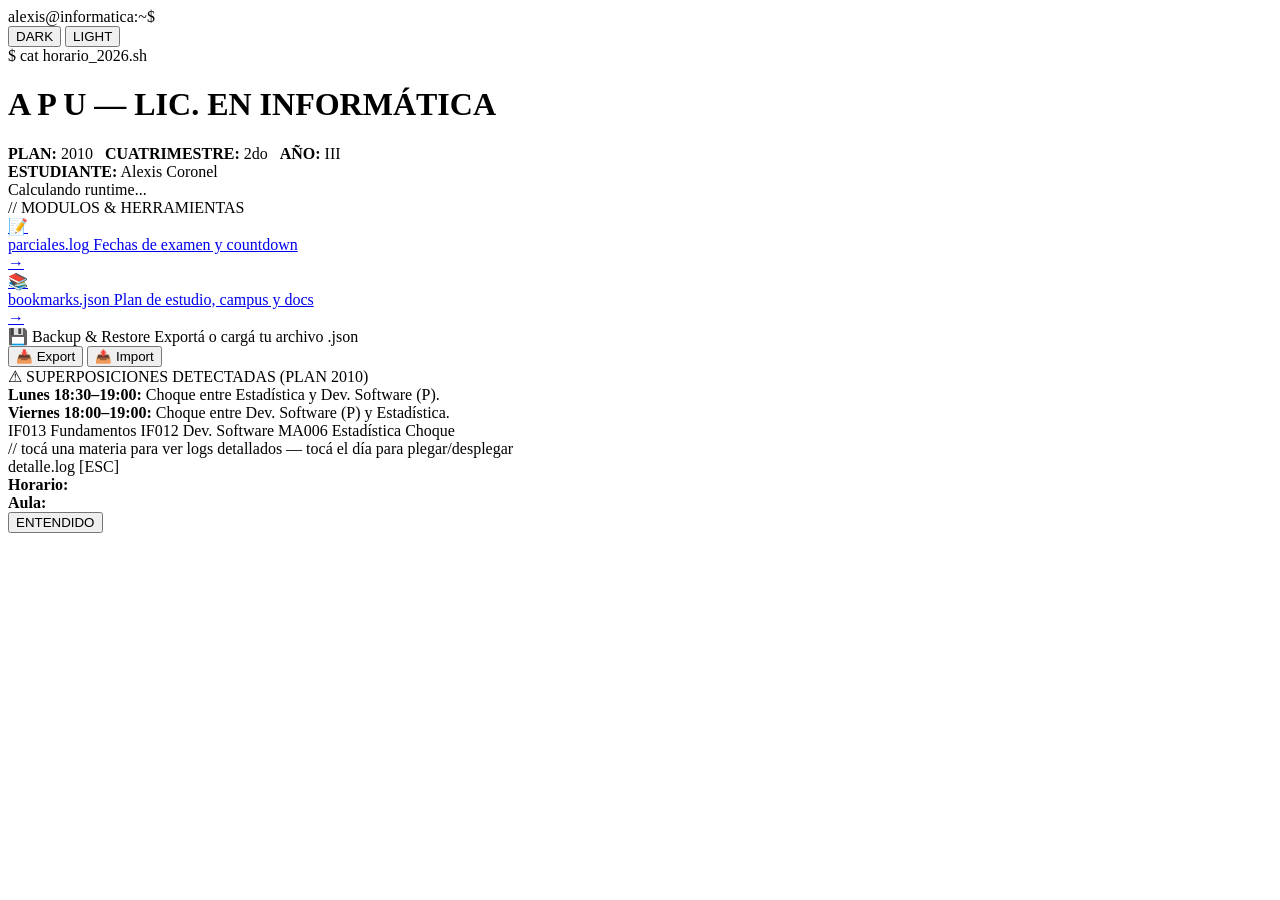
==== index.html @ dac73d0d "Add files via upload" ====
<!DOCTYPE html>
<html lang="es" data-theme="dark">
<head>
  <meta charset="UTF-8">
  <meta name="viewport" content="width=device-width, initial-scale=1.0, maximum-scale=1.0, viewport-fit=cover">
  <title>~/horario_apu.sh</title>
  <link rel="stylesheet" href="css/style.css">
  <script src="js/app.js" defer></script>
</head>
<body>

  <div class="wrap">
    <!-- Terminal Header -->
    <header class="term">
      <div class="term-bar">
        <div class="term-dots"><span class="dot r"></span><span class="dot y"></span><span class="dot g"></span></div>
        <div class="term-title">alexis@informatica:~$</div>
        <div class="toggle" id="themeToggle">
          <button id="btnDark" class="active" data-mode="dark">DARK</button>
          <button id="btnLight" data-mode="light">LIGHT</button>
        </div>
      </div>
      <div class="term-body">
        <div><span class="prompt">$</span> cat horario_2026.sh<span class="cursor"></span></div>
        <h1>A P U — LIC. EN INFORMÁTICA</h1>
        <div class="meta">
          <div><b>PLAN:</b> 2010 &nbsp; <b>CUATRIMESTRE:</b> 2do &nbsp; <b>AÑO:</b> III</div>
          <div><b>ESTUDIANTE:</b> Alexis Coronel</div>
        </div>
      </div>
    </header>

    <!-- Widget Estado en Vivo -->
    <section class="live-card" id="liveCard">
      <div class="live-dot" id="liveDot"></div>
      <div class="live-text" id="liveContent">Calculando runtime...</div>
    </section>

    <!-- Hub de Secciones y Herramientas -->
    <section class="menu-hub">
      <div class="menu-hub-title">// MODULOS & HERRAMIENTAS</div>
      
      <div class="menu-grid">
        <a href="parciales.html" class="menu-card menu-parciales">
          <div class="menu-icon">📝</div>
          <div class="menu-info">
            <span class="menu-name">parciales.log</span>
            <span class="menu-desc">Fechas de examen y countdown</span>
          </div>
          <span class="menu-arrow">→</span>
        </a>

        <a href="recursos.html" class="menu-card menu-recursos">
          <div class="menu-icon">📚</div>
          <div class="menu-info">
            <span class="menu-name">bookmarks.json</span>
            <span class="menu-desc">Plan de estudio, campus y docs</span>
          </div>
          <span class="menu-arrow">→</span>
        </a>
      </div>

      <!-- Respaldo integrado -->
      <div class="backup-box">
        <div class="backup-info">
          <span class="backup-title">💾 Backup & Restore</span>
          <span class="backup-desc">Exportá o cargá tu archivo .json</span>
        </div>
        <div class="backup-actions">
          <button class="btn-backup" id="btnExportBackup" type="button">📥 Export</button>
          <input type="file" id="backupFileInput" accept=".json" style="display:none">
          <button class="btn-backup" id="btnImportBackup" type="button">📤 Import</button>
        </div>
      </div>
    </section>

    <!-- Alerta de superposiciones -->
    <div class="alert">
      <div class="alert-title">⚠ SUPERPOSICIONES DETECTADAS (PLAN 2010)</div>
      <div class="alert-item"><b>Lunes 18:30–19:00:</b> Choque entre Estadística y Dev. Software (P).</div>
      <div class="alert-item"><b>Viernes 18:00–19:00:</b> Choque entre Dev. Software (P) y Estadística.</div>
    </div>

    <!-- Leyenda de Materias -->
    <div class="legend">
      <span><i class="sw" style="background:var(--cyan)"></i> IF013 Fundamentos</span>
      <span><i class="sw" style="background:var(--purple)"></i> IF012 Dev. Software</span>
      <span><i class="sw" style="background:var(--green)"></i> MA006 Estadística</span>
      <span><i class="sw" style="background:var(--danger)"></i> Choque</span>
    </div>

    <!-- Contenedor Días de la Semana -->
    <main id="days"></main>

    <footer class="tip">// tocá una materia para ver logs detallados — tocá el día para plegar/desplegar</footer>
  </div>

  <!-- Modal Detalle de Cursada -->
  <div class="modal-bg" id="modalBg">
    <div class="modal">
      <div class="modal-bar">
        <span>detalle.log</span>
        <span id="modalClose2" style="cursor:pointer;">[ESC]</span>
      </div>
      <div class="modal-body">
        <div class="modal-title" id="mTitle"></div>
        <div class="modal-line"><b>Horario:</b> <span id="mTime"></span></div>
        <div class="modal-line"><b>Aula:</b> <span id="mRoom"></span></div>
        <div class="modal-desc" id="mDesc"></div>
        <button class="modal-close" id="modalClose">ENTENDIDO</button>
      </div>
    </div>
  </div>

</body>
</html>
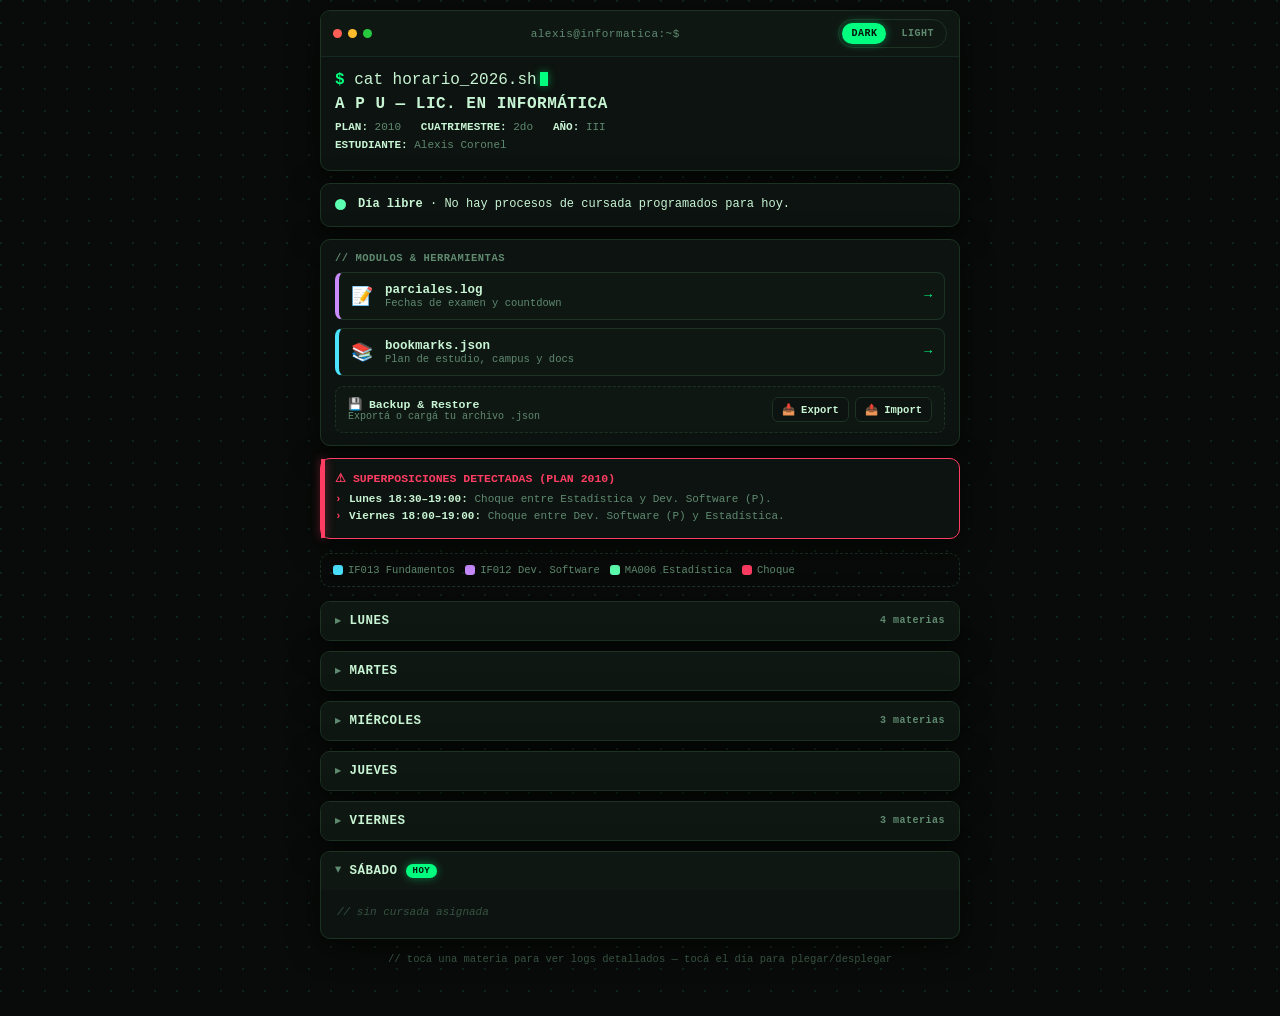
==== commit 15030022: "Tu mensaje descriptivo" ====
--- a/index.html
+++ b/index.html
@@ -4,8 +4,8 @@
   <meta charset="UTF-8">
   <meta name="viewport" content="width=device-width, initial-scale=1.0, maximum-scale=1.0, viewport-fit=cover">
   <title>~/horario_apu.sh</title>
-  <link rel="stylesheet" href="css/style.css">
-  <script src="js/app.js" defer></script>
+  <link rel="stylesheet" href="style.css">
+  <script src="app.js" defer></script>
 </head>
 <body>
 
--- a/style.css
+++ b/style.css
@@ -0,0 +1,378 @@
+@import url('https://fonts.googleapis.com/css2?family=JetBrains+Mono:wght@400;500;600;700;800&display=swap');
+
+:root[data-theme="dark"] {
+  --bg: #080b09;
+  --bg-grid: radial-gradient(circle at 1px 1px, #10261a 1px, transparent 0);
+  --panel: #0d1310;
+  --panel-2: #0f1713;
+  --border: #1c3324;
+  --border-soft: #152a1e;
+  --text: #c8f5d4;
+  --text-dim: #5f8a70;
+  --text-faint: #375243;
+  --accent: #00ff7f;
+  --accent-glow: 0 0 8px rgba(0,255,127,.45);
+  --cyan: #4be3ff;
+  --purple: #c98bff;
+  --green: #5dffb0;
+  --danger: #ff3d63;
+  --danger-glow: 0 0 10px rgba(255,61,99,.55);
+  --shadow: 0 8px 30px rgba(0,0,0,.55);
+}
+
+:root[data-theme="light"] {
+  --bg: #eef3ee;
+  --bg-grid: radial-gradient(circle at 1px 1px, #d3ded4 1px, transparent 0);
+  --panel: #ffffff;
+  --panel-2: #f4f8f4;
+  --border: #c7d6c9;
+  --border-soft: #d9e5da;
+  --text: #0e2318;
+  --text-dim: #4c6a56;
+  --text-faint: #7f9a89;
+  --accent: #0a8f45;
+  --accent-glow: 0 0 0 rgba(0,0,0,0);
+  --cyan: #0077a8;
+  --purple: #7a3fc9;
+  --green: #0a8f45;
+  --danger: #c2264d;
+  --danger-glow: 0 0 0 rgba(0,0,0,0);
+  --shadow: 0 8px 24px rgba(20,40,25,.08);
+}
+
+* { box-sizing: border-box; -webkit-tap-highlight-color: transparent; }
+html, body { margin: 0; padding: 0; }
+body {
+  background-color: var(--bg);
+  background-image: var(--bg-grid);
+  background-size: 22px 22px;
+  color: var(--text);
+  font-family: 'JetBrains Mono', ui-monospace, Menlo, Consolas, monospace;
+  min-height: 100vh;
+  padding: 10px;
+  padding-bottom: 40px;
+  transition: background-color .25s ease, color .25s ease;
+}
+
+.wrap { max-width: 640px; margin: 0 auto; animation: fadeIn 0.4s ease-out; }
+
+/* Terminal Header Chrome */
+.term {
+  background: var(--panel);
+  border: 1px solid var(--border);
+  border-radius: 10px;
+  box-shadow: var(--shadow);
+  overflow: hidden;
+  margin-bottom: 12px;
+}
+.term-bar {
+  display: flex; align-items: center; justify-content: space-between;
+  padding: 8px 12px;
+  background: var(--panel-2);
+  border-bottom: 1px solid var(--border-soft);
+}
+.term-dots { display: flex; gap: 6px; }
+.dot { width: 9px; height: 9px; border-radius: 50%; }
+.dot.r { background: #ff5f56; } .dot.y { background: #ffbd2e; } .dot.g { background: #27c93f; }
+.term-title { font-size: 11px; color: var(--text-dim); letter-spacing: .5px; }
+.term-body { padding: 14px 14px 16px; }
+
+.prompt { color: var(--accent); font-weight: 700; }
+.cursor {
+  display: inline-block; width: 8px; height: 14px; background: var(--accent);
+  margin-left: 3px; vertical-align: -2px;
+  animation: blink 1s steps(1) infinite;
+  box-shadow: var(--accent-glow);
+}
+@keyframes blink { 50% { opacity: 0; } }
+
+h1 { font-size: 16px; margin: 6px 0 2px; letter-spacing: .5px; color: var(--text); }
+.meta { font-size: 11px; color: var(--text-dim); line-height: 1.6; margin-top: 6px; }
+.meta b { color: var(--text); }
+
+.btn-back {
+  font-family: inherit; font-size: 11px; font-weight: 700;
+  color: var(--accent); text-decoration: none; background: var(--panel);
+  border: 1px solid var(--border); padding: 4px 10px; border-radius: 8px;
+}
+.btn-back:active { transform: scale(0.96); }
+
+/* Theme Toggle */
+.toggle {
+  display: flex; align-items: center; gap: 6px;
+  background: var(--panel-2); border: 1px solid var(--border);
+  border-radius: 20px; padding: 3px; cursor: pointer; user-select: none;
+}
+.toggle button {
+  border: none; background: transparent; color: var(--text-dim);
+  font-family: inherit; font-size: 10px; font-weight: 700;
+  padding: 5px 9px; border-radius: 16px; cursor: pointer;
+  letter-spacing: .5px;
+}
+.toggle button.active {
+  background: var(--accent); color: #04140a;
+  box-shadow: var(--accent-glow);
+}
+:root[data-theme="light"] .toggle button.active { color: #ffffff; }
+
+/* Live Status Card */
+.live-card {
+  background: var(--panel);
+  border: 1px solid var(--border);
+  border-radius: 10px;
+  padding: 12px 14px;
+  margin-bottom: 12px;
+  box-shadow: var(--shadow);
+  display: flex;
+  align-items: center;
+  gap: 12px;
+}
+.live-dot {
+  width: 11px; height: 11px; border-radius: 50%;
+  background: var(--green); flex-shrink: 0;
+}
+.live-dot.active {
+  background: var(--danger);
+  box-shadow: var(--danger-glow);
+  animation: pulse 1.5s infinite;
+}
+.live-dot.next { background: var(--cyan); }
+.live-text { flex: 1; font-size: 12px; line-height: 1.45; }
+.live-text b { color: var(--text); font-weight: 700; }
+.live-tag { font-size: 10px; font-weight: 800; text-transform: uppercase; letter-spacing: 0.5px; display: inline-block; margin-bottom: 2px; }
+
+/* Menu Hub & Backup */
+.menu-hub {
+  background: var(--panel);
+  border: 1px solid var(--border);
+  border-radius: 10px;
+  padding: 12px 14px;
+  margin-bottom: 12px;
+  box-shadow: var(--shadow);
+}
+.menu-hub-title { font-size: 10.5px; font-weight: 800; color: var(--text-dim); margin-bottom: 8px; letter-spacing: .5px; }
+.menu-grid { display: flex; flex-direction: column; gap: 8px; }
+.menu-card {
+  display: flex; align-items: center; gap: 12px; padding: 10px 12px;
+  background: var(--panel-2); border: 1px solid var(--border);
+  border-radius: 8px; text-decoration: none; color: var(--text);
+  transition: transform .15s ease, border-color .2s ease;
+}
+.menu-card:active { transform: scale(0.98); }
+.menu-parciales { border-left: 4px solid var(--purple); }
+.menu-recursos { border-left: 4px solid var(--cyan); }
+.menu-icon { font-size: 18px; }
+.menu-info { flex: 1; }
+.menu-name { display: block; font-size: 12.5px; font-weight: 800; color: var(--text); }
+.menu-desc { display: block; font-size: 10.5px; color: var(--text-dim); }
+.menu-arrow { font-size: 13px; font-weight: 800; color: var(--accent); }
+
+.backup-box {
+  background: var(--panel-2);
+  border: 1px dashed var(--border);
+  border-radius: 8px;
+  padding: 10px 12px;
+  margin-top: 10px;
+  display: flex; align-items: center; justify-content: space-between;
+  gap: 10px; flex-wrap: wrap;
+}
+.backup-info { flex: 1; min-width: 140px; }
+.backup-title { display: block; font-size: 11.5px; font-weight: 800; color: var(--text); }
+.backup-desc { display: block; font-size: 10px; color: var(--text-dim); }
+.backup-actions { display: flex; gap: 6px; }
+.btn-backup {
+  background: var(--panel); border: 1px solid var(--border);
+  color: var(--text); font-family: inherit; font-size: 10.5px; font-weight: 700;
+  padding: 5px 9px; border-radius: 6px; cursor: pointer;
+}
+.btn-backup:active { background: var(--accent); color: #04140a; }
+
+/* Alert Banner */
+.alert {
+  border: 1px solid var(--danger);
+  background: var(--panel);
+  border-radius: 10px;
+  padding: 12px 14px;
+  margin-bottom: 14px;
+  position: relative;
+  box-shadow: var(--shadow);
+}
+.alert::before {
+  content: ""; position: absolute; left: 0; top: 0; bottom: 0; width: 4px;
+  background: var(--danger); box-shadow: var(--danger-glow);
+}
+.alert-title { color: var(--danger); font-size: 11.5px; font-weight: 800; margin-bottom: 6px; }
+.alert-item { font-size: 11px; color: var(--text-dim); line-height: 1.6; padding-left: 14px; position: relative; }
+.alert-item::before { content: "›"; position: absolute; left: 0; color: var(--danger); font-weight: 800; }
+.alert-item b { color: var(--text); }
+
+/* Legend */
+.legend {
+  display: flex; flex-wrap: wrap; gap: 10px;
+  font-size: 10.5px; color: var(--text-dim);
+  margin-bottom: 14px; padding: 10px 12px;
+  border: 1px dashed var(--border); border-radius: 10px;
+}
+.legend span { display: flex; align-items: center; gap: 5px; }
+.sw { width: 10px; height: 10px; border-radius: 3px; display: inline-block; }
+
+/* Day Cards */
+details.day {
+  background: var(--panel);
+  border: 1px solid var(--border);
+  border-radius: 10px;
+  margin-bottom: 10px;
+  overflow: hidden;
+  box-shadow: var(--shadow);
+}
+details.day > summary {
+  list-style: none; cursor: pointer;
+  padding: 12px 14px;
+  display: flex; align-items: center; justify-content: space-between;
+  background: var(--panel-2);
+  font-weight: 700; font-size: 12.5px; letter-spacing: .5px;
+  color: var(--text);
+}
+details.day > summary::-webkit-details-marker { display: none; }
+.summary-left { display: flex; align-items: center; gap: 8px; }
+.chev { transition: transform .2s ease; color: var(--text-dim); font-size: 11px; }
+details[open] > summary .chev { transform: rotate(90deg); }
+.today-badge {
+  font-size: 9px; font-weight: 800; color: #04140a; background: var(--accent);
+  padding: 2px 7px; border-radius: 10px; box-shadow: var(--accent-glow);
+}
+.count-badge { font-size: 10px; color: var(--text-dim); font-weight: 600; }
+.day-body { padding: 10px 12px 14px; display: flex; flex-direction: column; gap: 8px; }
+.empty-day { font-size: 11px; color: var(--text-faint); font-style: italic; padding: 6px 4px; }
+
+/* Subject Cards */
+.cls {
+  border: 1px solid var(--border);
+  border-left: 4px solid var(--c, var(--accent));
+  background: var(--panel-2);
+  border-radius: 8px;
+  padding: 9px 10px;
+  cursor: pointer;
+  transition: transform .12s ease, border-color .12s ease;
+}
+.cls:active { transform: scale(.98); }
+.cls-top { display: flex; justify-content: space-between; align-items: flex-start; gap: 8px; }
+.cls-name { font-size: 12px; font-weight: 700; color: var(--text); line-height: 1.3; }
+.cls-code { font-size: 9.5px; color: var(--c, var(--accent)); font-weight: 800; letter-spacing: .5px; }
+.cls-time { font-size: 11px; color: var(--cyan); font-weight: 700; white-space: nowrap; }
+.cls-room { font-size: 10.5px; color: var(--text-dim); margin-top: 3px; }
+
+.conflict-tag {
+  display: inline-flex; align-items: center; gap: 4px;
+  margin-top: 6px; font-size: 9.5px; font-weight: 800;
+  color: var(--danger); border: 1px dashed var(--danger);
+  padding: 2px 6px; border-radius: 6px;
+  animation: pulse 1.6s ease-in-out infinite;
+}
+@keyframes pulse {
+  0%, 100% { box-shadow: 0 0 0px rgba(255,61,99,.0); }
+  50% { box-shadow: 0 0 10px rgba(255,61,99,.45); }
+}
+.cls.is-conflict { border-color: var(--danger); }
+
+.c-if013 { --c: var(--cyan); }
+.c-if012 { --c: var(--purple); }
+.c-ma006 { --c: var(--green); }
+
+/* Parciales & Recursos Shared CSS */
+.parciales-box {
+  background: var(--panel); border: 1px solid var(--border);
+  border-radius: 10px; margin-bottom: 12px; overflow: hidden; box-shadow: var(--shadow);
+}
+.parciales-head {
+  padding: 12px 14px; display: flex; align-items: center; justify-content: space-between;
+  font-weight: 700; font-size: 12.5px; background: var(--panel-2);
+}
+.btn-mini {
+  background: var(--accent); color: #04140a; border: none;
+  font-family: inherit; font-size: 10.5px; font-weight: 800;
+  padding: 5px 10px; border-radius: 6px; cursor: pointer;
+}
+:root[data-theme="light"] .btn-mini { color: #fff; }
+.btn-mini:active { transform: scale(0.95); }
+.parciales-body { padding: 12px; }
+
+.parcial-form {
+  background: var(--panel-2); border: 1px dashed var(--border);
+  border-radius: 8px; padding: 12px; margin-bottom: 12px; display: none; flex-direction: column; gap: 8px;
+}
+.parcial-form.open { display: flex; }
+.form-title { font-size: 11.5px; font-weight: 800; color: var(--text); }
+.form-row { display: flex; gap: 8px; flex-wrap: wrap; }
+.form-input {
+  flex: 1; min-width: 140px; background: var(--panel); border: 1px solid var(--border);
+  padding: 8px 10px; border-radius: 6px; font-family: inherit; font-size: 11.5px; color: var(--text); outline: none;
+}
+.form-actions { display: flex; gap: 6px; justify-content: flex-end; }
+.btn-sub {
+  background: transparent; border: 1px solid var(--border); color: var(--text-dim);
+  font-family: inherit; font-size: 10.5px; font-weight: 700;
+  padding: 5px 10px; border-radius: 6px; cursor: pointer;
+}
+
+.exam-list, .links-dynamic-list { display: flex; flex-direction: column; gap: 8px; }
+.exam-card, .recurso-card {
+  background: var(--panel-2); border: 1px solid var(--border);
+  border-radius: 8px; padding: 10px 12px; display: flex; align-items: center; justify-content: space-between; gap: 8px;
+}
+.exam-info { flex: 1; }
+.exam-name { font-size: 12px; font-weight: 700; color: var(--text); }
+.exam-date { font-size: 10.5px; color: var(--text-dim); margin-top: 2px; }
+.exam-badge { font-size: 10px; font-weight: 800; padding: 3px 6px; border-radius: 6px; }
+.badge-soon { background: rgba(75,227,255,.15); color: var(--cyan); border: 1px solid var(--cyan); }
+.badge-today { background: var(--accent); color: #04140a; }
+.badge-past { background: var(--border); color: var(--text-dim); }
+.exam-btns, .recurso-actions { display: flex; gap: 2px; }
+.btn-icon { background: transparent; border: none; cursor: pointer; padding: 4px; font-size: 12px; opacity: 0.7; }
+.btn-icon:hover { opacity: 1; }
+
+.recurso-card { padding: 0; overflow: hidden; border-left: 4px solid var(--cyan); }
+.recurso-btn-link {
+  flex: 1; display: flex; align-items: center; gap: 10px;
+  padding: 10px 12px; text-decoration: none; color: var(--text); min-width: 0;
+}
+.recurso-icon { font-size: 16px; }
+.recurso-info { flex: 1; min-width: 0; }
+.recurso-name { display: block; font-size: 12px; font-weight: 700; }
+.recurso-desc { display: block; font-size: 10px; color: var(--text-dim); white-space: nowrap; overflow: hidden; text-overflow: ellipsis; }
+.recurso-arrow { font-size: 12px; font-weight: 800; color: var(--cyan); }
+
+/* Modal */
+.modal-bg {
+  position: fixed; inset: 0; background: rgba(0,0,0,.65);
+  display: none; align-items: center; justify-content: center; padding: 16px; z-index: 50;
+  backdrop-filter: blur(2px);
+}
+.modal-bg.show { display: flex; }
+.modal {
+  width: 100%; max-width: 360px; background: var(--panel);
+  border: 1px solid var(--border); border-radius: 12px; box-shadow: var(--shadow); overflow: hidden;
+}
+.modal-bar {
+  padding: 8px 12px; background: var(--panel-2); border-bottom: 1px solid var(--border-soft);
+  display: flex; justify-content: space-between; align-items: center; font-size: 10.5px; color: var(--text-dim);
+}
+.modal-body { padding: 16px; }
+.modal-title { font-size: 13.5px; font-weight: 800; color: var(--text); margin-bottom: 6px; }
+.modal-line { font-size: 11.5px; color: var(--text-dim); margin-bottom: 3px; }
+.modal-line b { color: var(--cyan); }
+.modal-desc {
+  margin-top: 10px; padding: 10px; border-radius: 6px;
+  background: var(--panel-2); border: 1px solid var(--border-soft); font-size: 11px; color: var(--text); line-height: 1.5;
+}
+.modal-desc.warn { border-color: var(--danger); color: var(--danger); }
+.modal-close {
+  margin-top: 14px; width: 100%; padding: 9px; border-radius: 6px;
+  background: var(--accent); color: #04140a; border: none;
+  font-family: inherit; font-weight: 800; font-size: 11px; cursor: pointer;
+}
+:root[data-theme="light"] .modal-close { color: #fff; }
+
+.tip { font-size: 10.5px; color: var(--text-faint); text-align: center; margin-top: 14px; }
+
+@keyframes fadeIn { from { opacity: 0; } to { opacity: 1; } }
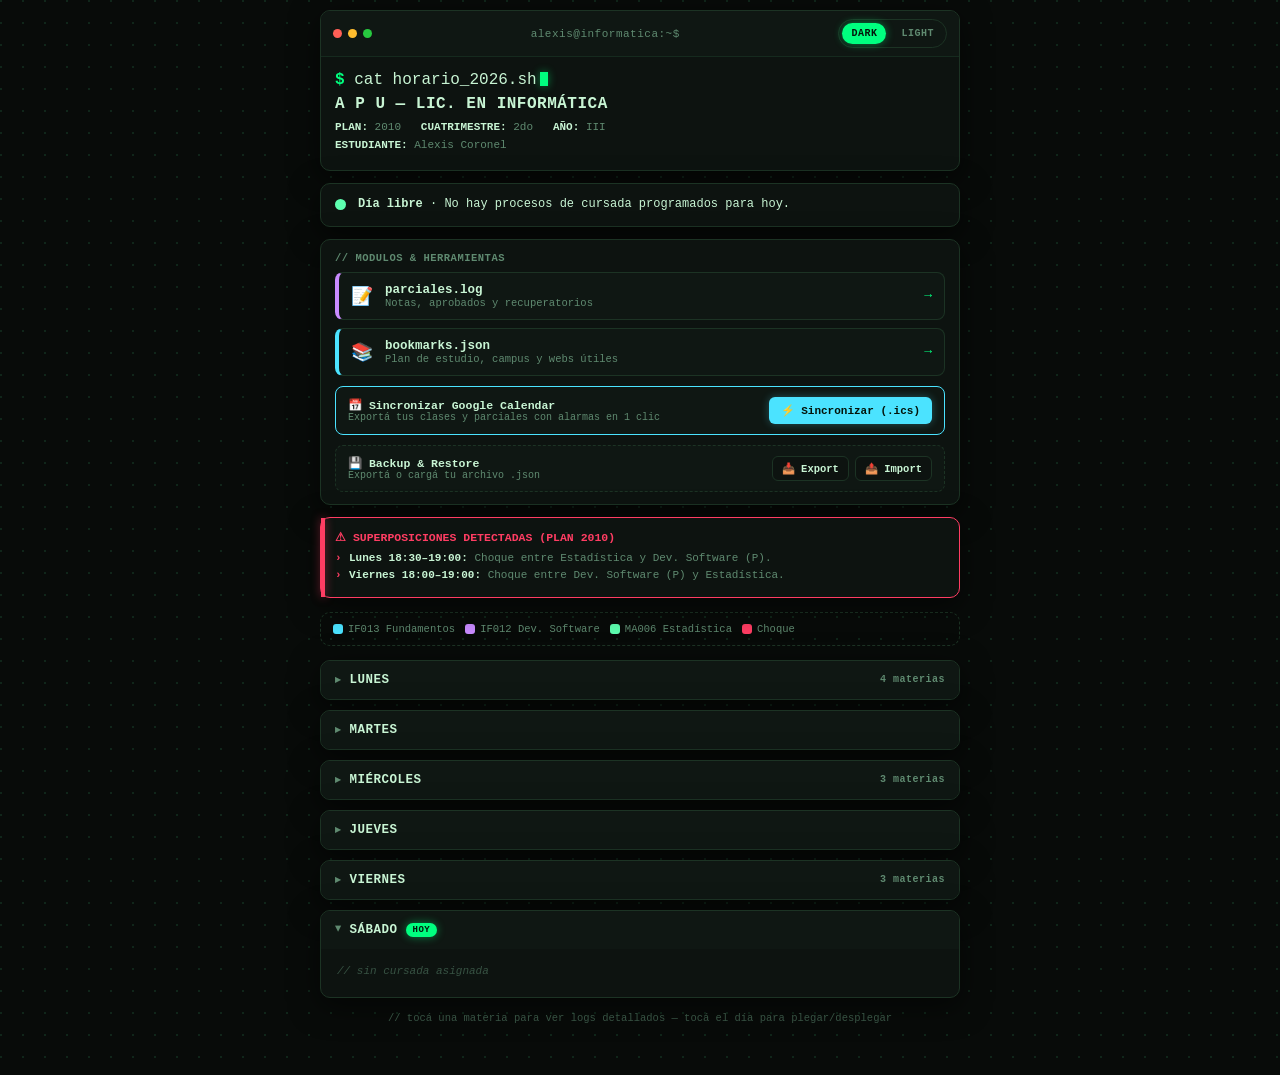
==== commit 97a18c91: "mi primer commit" ====
--- a/index.html
+++ b/index.html
@@ -36,7 +36,7 @@
       <div class="live-text" id="liveContent">Calculando runtime...</div>
     </section>
 
-    <!-- Hub de Secciones y Herramientas -->
+    <!-- Hub de Módulos & Herramientas -->
     <section class="menu-hub">
       <div class="menu-hub-title">// MODULOS & HERRAMIENTAS</div>
       
@@ -45,7 +45,7 @@
           <div class="menu-icon">📝</div>
           <div class="menu-info">
             <span class="menu-name">parciales.log</span>
-            <span class="menu-desc">Fechas de examen y countdown</span>
+            <span class="menu-desc">Notas, aprobados y recuperatorios</span>
           </div>
           <span class="menu-arrow">→</span>
         </a>
@@ -54,10 +54,19 @@
           <div class="menu-icon">📚</div>
           <div class="menu-info">
             <span class="menu-name">bookmarks.json</span>
-            <span class="menu-desc">Plan de estudio, campus y docs</span>
+            <span class="menu-desc">Plan de estudio, campus y webs útiles</span>
           </div>
           <span class="menu-arrow">→</span>
         </a>
+      </div>
+
+      <!-- Sincronización con Google Calendar -->
+      <div class="sync-card">
+        <div class="backup-info">
+          <span class="backup-title">📅 Sincronizar Google Calendar</span>
+          <span class="backup-desc">Exportá tus clases y parciales con alarmas en 1 clic</span>
+        </div>
+        <button class="btn-sync" id="btnSyncCalendar" type="button">⚡ Sincronizar (.ics)</button>
       </div>
 
       <!-- Respaldo integrado -->
--- a/style.css
+++ b/style.css
@@ -375,4 +375,80 @@
 
 .tip { font-size: 10.5px; color: var(--text-faint); text-align: center; margin-top: 14px; }
 
-@keyframes fadeIn { from { opacity: 0; } to { opacity: 1; } }+@keyframes fadeIn { from { opacity: 0; } to { opacity: 1; } }
+
+
+/* -------- Stats Bar -------- */
+.stats-bar {
+  display: flex;
+  gap: 8px;
+  margin-bottom: 12px;
+}
+.stat-item {
+  flex: 1;
+  background: var(--panel);
+  border: 1px solid var(--border);
+  border-radius: 8px;
+  padding: 8px 10px;
+  text-align: center;
+  font-size: 11px;
+  font-weight: 700;
+  color: var(--text-dim);
+}
+.stat-num {
+  display: block;
+  font-size: 16px;
+  font-weight: 800;
+}
+
+/* -------- Sincronización Google Calendar -------- */
+.sync-card {
+  background: var(--panel-2);
+  border: 1px solid var(--cyan);
+  border-radius: 8px;
+  padding: 10px 12px;
+  margin-top: 10px;
+  display: flex;
+  align-items: center;
+  justify-content: space-between;
+  gap: 10px;
+  flex-wrap: wrap;
+}
+.btn-sync {
+  background: var(--cyan);
+  color: #04140a;
+  border: none;
+  font-family: inherit;
+  font-size: 11px;
+  font-weight: 800;
+  padding: 7px 12px;
+  border-radius: 6px;
+  cursor: pointer;
+  box-shadow: 0 0 8px rgba(75, 227, 255, 0.3);
+  transition: transform 0.15s ease;
+}
+.btn-sync:active { transform: scale(0.96); }
+
+/* -------- Badges de Calificación y Notas -------- */
+.badge-aprobado { background: rgba(93, 255, 176, 0.15); color: var(--green); border: 1px solid var(--green); }
+.badge-recu { background: rgba(255, 189, 46, 0.15); color: #ffbd2e; border: 1px solid #ffbd2e; }
+.badge-desaprobado { background: rgba(255, 61, 99, 0.15); color: var(--danger); border: 1px solid var(--danger); }
+
+.exam-grade-pill {
+  display: inline-block;
+  font-size: 10px;
+  background: var(--panel);
+  border: 1px solid var(--border);
+  padding: 1px 6px;
+  border-radius: 4px;
+  margin-left: 4px;
+  color: var(--text);
+}
+.exam-grade-pill b { color: var(--accent); }
+
+.recu-notice {
+  font-size: 10.5px;
+  color: #ffbd2e;
+  margin-top: 4px;
+}
+.recu-notice b { color: var(--text); }
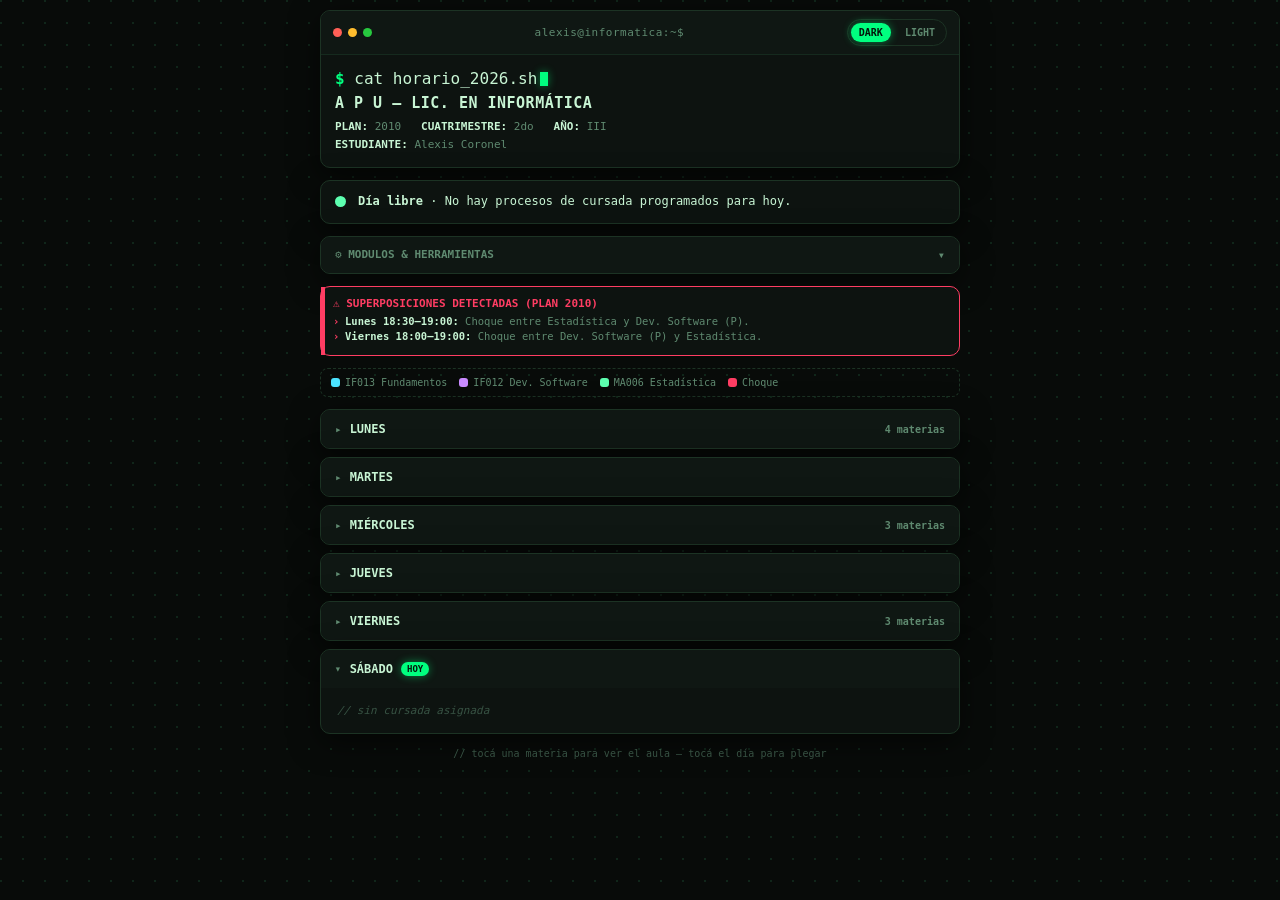
==== commit 5ba31751: "mensaje" ====
--- a/index.html
+++ b/index.html
@@ -30,67 +30,63 @@
       </div>
     </header>
 
-    <!-- Widget Estado en Vivo -->
+    <!-- Widget Estado en Vivo (Lo primero al entrar) -->
     <section class="live-card" id="liveCard">
       <div class="live-dot" id="liveDot"></div>
       <div class="live-text" id="liveContent">Calculando runtime...</div>
     </section>
 
-    <!-- Hub de Módulos & Herramientas -->
-    <section class="menu-hub">
-      <div class="menu-hub-title">// MODULOS & HERRAMIENTAS</div>
+    <!-- Herramientas y Módulos Plegables (Oculto por defecto para no ocupar espacio) -->
+    <details class="tools-drawer">
+      <summary class="tools-summary">
+        <span>⚙️ MODULOS & HERRAMIENTAS</span>
+        <span class="tools-chev">▾</span>
+      </summary>
       
-      <div class="menu-grid">
-        <a href="parciales.html" class="menu-card menu-parciales">
-          <div class="menu-icon">📝</div>
-          <div class="menu-info">
-            <span class="menu-name">parciales.log</span>
-            <span class="menu-desc">Notas, aprobados y recuperatorios</span>
+      <div class="tools-content">
+        <div class="menu-grid">
+          <a href="parciales.html" class="menu-card menu-parciales">
+            <div class="menu-icon">📝</div>
+            <div class="menu-info">
+              <span class="menu-name">parciales.log</span>
+              <span class="menu-desc">Parciales, notas y recuperatorios</span>
+            </div>
+            <span class="menu-arrow">→</span>
+          </a>
+
+          <a href="recursos.html" class="menu-card menu-recursos">
+            <div class="menu-icon">📚</div>
+            <div class="menu-info">
+              <span class="menu-name">bookmarks.json</span>
+              <span class="menu-desc">Plan de estudio, campus y webs útiles</span>
+            </div>
+            <span class="menu-arrow">→</span>
+          </a>
+        </div>
+
+        <!-- Respaldo JSON -->
+        <div class="backup-box">
+          <div class="backup-info">
+            <span class="backup-title">💾 Backup & Restore</span>
+            <span class="backup-desc">Exportá o cargá tu archivo .json</span>
           </div>
-          <span class="menu-arrow">→</span>
-        </a>
-
-        <a href="recursos.html" class="menu-card menu-recursos">
-          <div class="menu-icon">📚</div>
-          <div class="menu-info">
-            <span class="menu-name">bookmarks.json</span>
-            <span class="menu-desc">Plan de estudio, campus y webs útiles</span>
+          <div class="backup-actions">
+            <button class="btn-backup" id="btnExportBackup" type="button">📥 Export</button>
+            <input type="file" id="backupFileInput" accept=".json" style="display:none">
+            <button class="btn-backup" id="btnImportBackup" type="button">📤 Import</button>
           </div>
-          <span class="menu-arrow">→</span>
-        </a>
-      </div>
-
-      <!-- Sincronización con Google Calendar -->
-      <div class="sync-card">
-        <div class="backup-info">
-          <span class="backup-title">📅 Sincronizar Google Calendar</span>
-          <span class="backup-desc">Exportá tus clases y parciales con alarmas en 1 clic</span>
-        </div>
-        <button class="btn-sync" id="btnSyncCalendar" type="button">⚡ Sincronizar (.ics)</button>
-      </div>
-
-      <!-- Respaldo integrado -->
-      <div class="backup-box">
-        <div class="backup-info">
-          <span class="backup-title">💾 Backup & Restore</span>
-          <span class="backup-desc">Exportá o cargá tu archivo .json</span>
-        </div>
-        <div class="backup-actions">
-          <button class="btn-backup" id="btnExportBackup" type="button">📥 Export</button>
-          <input type="file" id="backupFileInput" accept=".json" style="display:none">
-          <button class="btn-backup" id="btnImportBackup" type="button">📤 Import</button>
         </div>
       </div>
-    </section>
+    </details>
 
-    <!-- Alerta de superposiciones -->
+    <!-- Alerta de Choques -->
     <div class="alert">
       <div class="alert-title">⚠ SUPERPOSICIONES DETECTADAS (PLAN 2010)</div>
       <div class="alert-item"><b>Lunes 18:30–19:00:</b> Choque entre Estadística y Dev. Software (P).</div>
       <div class="alert-item"><b>Viernes 18:00–19:00:</b> Choque entre Dev. Software (P) y Estadística.</div>
     </div>
 
-    <!-- Leyenda de Materias -->
+    <!-- Leyenda -->
     <div class="legend">
       <span><i class="sw" style="background:var(--cyan)"></i> IF013 Fundamentos</span>
       <span><i class="sw" style="background:var(--purple)"></i> IF012 Dev. Software</span>
@@ -98,13 +94,13 @@
       <span><i class="sw" style="background:var(--danger)"></i> Choque</span>
     </div>
 
-    <!-- Contenedor Días de la Semana -->
+    <!-- Cursada Principal -->
     <main id="days"></main>
 
-    <footer class="tip">// tocá una materia para ver logs detallados — tocá el día para plegar/desplegar</footer>
+    <footer class="tip">// tocá una materia para ver el aula — tocá el día para plegar</footer>
   </div>
 
-  <!-- Modal Detalle de Cursada -->
+  <!-- Modal Detalle -->
   <div class="modal-bg" id="modalBg">
     <div class="modal">
       <div class="modal-bar">
--- a/style.css
+++ b/style.css
@@ -54,9 +54,9 @@
   transition: background-color .25s ease, color .25s ease;
 }
 
-.wrap { max-width: 640px; margin: 0 auto; animation: fadeIn 0.4s ease-out; }
-
-/* Terminal Header Chrome */
+.wrap { max-width: 640px; margin: 0 auto; animation: fadeIn 0.35s ease-out; }
+
+/* Terminal Header */
 .term {
   background: var(--panel);
   border: 1px solid var(--border);
@@ -75,7 +75,7 @@
 .dot { width: 9px; height: 9px; border-radius: 50%; }
 .dot.r { background: #ff5f56; } .dot.y { background: #ffbd2e; } .dot.g { background: #27c93f; }
 .term-title { font-size: 11px; color: var(--text-dim); letter-spacing: .5px; }
-.term-body { padding: 14px 14px 16px; }
+.term-body { padding: 14px; }
 
 .prompt { color: var(--accent); font-weight: 700; }
 .cursor {
@@ -86,7 +86,7 @@
 }
 @keyframes blink { 50% { opacity: 0; } }
 
-h1 { font-size: 16px; margin: 6px 0 2px; letter-spacing: .5px; color: var(--text); }
+h1 { font-size: 15px; margin: 6px 0 2px; letter-spacing: .5px; color: var(--text); }
 .meta { font-size: 11px; color: var(--text-dim); line-height: 1.6; margin-top: 6px; }
 .meta b { color: var(--text); }
 
@@ -101,13 +101,12 @@
 .toggle {
   display: flex; align-items: center; gap: 6px;
   background: var(--panel-2); border: 1px solid var(--border);
-  border-radius: 20px; padding: 3px; cursor: pointer; user-select: none;
+  border-radius: 20px; padding: 3px;
 }
 .toggle button {
   border: none; background: transparent; color: var(--text-dim);
   font-family: inherit; font-size: 10px; font-weight: 700;
-  padding: 5px 9px; border-radius: 16px; cursor: pointer;
-  letter-spacing: .5px;
+  padding: 4px 8px; border-radius: 16px; cursor: pointer;
 }
 .toggle button.active {
   background: var(--accent); color: #04140a;
@@ -127,58 +126,62 @@
   align-items: center;
   gap: 12px;
 }
-.live-dot {
-  width: 11px; height: 11px; border-radius: 50%;
-  background: var(--green); flex-shrink: 0;
-}
-.live-dot.active {
-  background: var(--danger);
-  box-shadow: var(--danger-glow);
-  animation: pulse 1.5s infinite;
-}
+.live-dot { width: 11px; height: 11px; border-radius: 50%; background: var(--green); flex-shrink: 0; }
+.live-dot.active { background: var(--danger); box-shadow: var(--danger-glow); animation: pulse 1.5s infinite; }
 .live-dot.next { background: var(--cyan); }
 .live-text { flex: 1; font-size: 12px; line-height: 1.45; }
 .live-text b { color: var(--text); font-weight: 700; }
-.live-tag { font-size: 10px; font-weight: 800; text-transform: uppercase; letter-spacing: 0.5px; display: inline-block; margin-bottom: 2px; }
-
-/* Menu Hub & Backup */
-.menu-hub {
+.live-tag { font-size: 10px; font-weight: 800; text-transform: uppercase; display: inline-block; margin-bottom: 2px; }
+
+/* Herramientas Desplegables (Drawer) */
+.tools-drawer {
   background: var(--panel);
   border: 1px solid var(--border);
   border-radius: 10px;
-  padding: 12px 14px;
   margin-bottom: 12px;
+  overflow: hidden;
   box-shadow: var(--shadow);
 }
-.menu-hub-title { font-size: 10.5px; font-weight: 800; color: var(--text-dim); margin-bottom: 8px; letter-spacing: .5px; }
+.tools-summary {
+  list-style: none; cursor: pointer;
+  padding: 11px 14px;
+  display: flex; align-items: center; justify-content: space-between;
+  font-size: 11px; font-weight: 800; color: var(--text-dim);
+  background: var(--panel-2);
+}
+.tools-summary::-webkit-details-marker { display: none; }
+.tools-chev { transition: transform 0.2s ease; font-size: 12px; }
+.tools-drawer[open] .tools-chev { transform: rotate(180deg); }
+.tools-content { padding: 12px; display: flex; flex-direction: column; gap: 10px; }
+
 .menu-grid { display: flex; flex-direction: column; gap: 8px; }
 .menu-card {
   display: flex; align-items: center; gap: 12px; padding: 10px 12px;
   background: var(--panel-2); border: 1px solid var(--border);
   border-radius: 8px; text-decoration: none; color: var(--text);
-  transition: transform .15s ease, border-color .2s ease;
+  transition: transform .15s ease;
 }
 .menu-card:active { transform: scale(0.98); }
 .menu-parciales { border-left: 4px solid var(--purple); }
 .menu-recursos { border-left: 4px solid var(--cyan); }
 .menu-icon { font-size: 18px; }
 .menu-info { flex: 1; }
-.menu-name { display: block; font-size: 12.5px; font-weight: 800; color: var(--text); }
-.menu-desc { display: block; font-size: 10.5px; color: var(--text-dim); }
+.menu-name { display: block; font-size: 12px; font-weight: 800; }
+.menu-desc { display: block; font-size: 10px; color: var(--text-dim); }
 .menu-arrow { font-size: 13px; font-weight: 800; color: var(--accent); }
 
+/* Backup Box */
 .backup-box {
   background: var(--panel-2);
   border: 1px dashed var(--border);
   border-radius: 8px;
   padding: 10px 12px;
-  margin-top: 10px;
   display: flex; align-items: center; justify-content: space-between;
-  gap: 10px; flex-wrap: wrap;
+  gap: 8px; flex-wrap: wrap;
 }
 .backup-info { flex: 1; min-width: 140px; }
-.backup-title { display: block; font-size: 11.5px; font-weight: 800; color: var(--text); }
-.backup-desc { display: block; font-size: 10px; color: var(--text-dim); }
+.backup-title { display: block; font-size: 11px; font-weight: 800; }
+.backup-desc { display: block; font-size: 9.5px; color: var(--text-dim); }
 .backup-actions { display: flex; gap: 6px; }
 .btn-backup {
   background: var(--panel); border: 1px solid var(--border);
@@ -187,41 +190,39 @@
 }
 .btn-backup:active { background: var(--accent); color: #04140a; }
 
-/* Alert Banner */
+/* Alert & Legend */
 .alert {
   border: 1px solid var(--danger);
   background: var(--panel);
   border-radius: 10px;
-  padding: 12px 14px;
-  margin-bottom: 14px;
+  padding: 10px 12px;
+  margin-bottom: 12px;
   position: relative;
-  box-shadow: var(--shadow);
 }
 .alert::before {
   content: ""; position: absolute; left: 0; top: 0; bottom: 0; width: 4px;
-  background: var(--danger); box-shadow: var(--danger-glow);
-}
-.alert-title { color: var(--danger); font-size: 11.5px; font-weight: 800; margin-bottom: 6px; }
-.alert-item { font-size: 11px; color: var(--text-dim); line-height: 1.6; padding-left: 14px; position: relative; }
+  background: var(--danger);
+}
+.alert-title { color: var(--danger); font-size: 11px; font-weight: 800; margin-bottom: 4px; }
+.alert-item { font-size: 10.5px; color: var(--text-dim); line-height: 1.5; padding-left: 12px; position: relative; }
 .alert-item::before { content: "›"; position: absolute; left: 0; color: var(--danger); font-weight: 800; }
 .alert-item b { color: var(--text); }
 
-/* Legend */
 .legend {
-  display: flex; flex-wrap: wrap; gap: 10px;
-  font-size: 10.5px; color: var(--text-dim);
-  margin-bottom: 14px; padding: 10px 12px;
-  border: 1px dashed var(--border); border-radius: 10px;
+  display: flex; flex-wrap: wrap; gap: 8px 12px;
+  font-size: 10px; color: var(--text-dim);
+  margin-bottom: 12px; padding: 8px 10px;
+  border: 1px dashed var(--border); border-radius: 8px;
 }
 .legend span { display: flex; align-items: center; gap: 5px; }
-.sw { width: 10px; height: 10px; border-radius: 3px; display: inline-block; }
+.sw { width: 9px; height: 9px; border-radius: 3px; display: inline-block; }
 
 /* Day Cards */
 details.day {
   background: var(--panel);
   border: 1px solid var(--border);
   border-radius: 10px;
-  margin-bottom: 10px;
+  margin-bottom: 8px;
   overflow: hidden;
   box-shadow: var(--shadow);
 }
@@ -230,8 +231,7 @@
   padding: 12px 14px;
   display: flex; align-items: center; justify-content: space-between;
   background: var(--panel-2);
-  font-weight: 700; font-size: 12.5px; letter-spacing: .5px;
-  color: var(--text);
+  font-weight: 700; font-size: 12px; color: var(--text);
 }
 details.day > summary::-webkit-details-marker { display: none; }
 .summary-left { display: flex; align-items: center; gap: 8px; }
@@ -239,10 +239,10 @@
 details[open] > summary .chev { transform: rotate(90deg); }
 .today-badge {
   font-size: 9px; font-weight: 800; color: #04140a; background: var(--accent);
-  padding: 2px 7px; border-radius: 10px; box-shadow: var(--accent-glow);
-}
-.count-badge { font-size: 10px; color: var(--text-dim); font-weight: 600; }
-.day-body { padding: 10px 12px 14px; display: flex; flex-direction: column; gap: 8px; }
+  padding: 2px 6px; border-radius: 8px; box-shadow: var(--accent-glow);
+}
+.count-badge { font-size: 10px; color: var(--text-dim); }
+.day-body { padding: 10px 12px; display: flex; flex-direction: column; gap: 8px; }
 .empty-day { font-size: 11px; color: var(--text-faint); font-style: italic; padding: 6px 4px; }
 
 /* Subject Cards */
@@ -253,25 +253,20 @@
   border-radius: 8px;
   padding: 9px 10px;
   cursor: pointer;
-  transition: transform .12s ease, border-color .12s ease;
+  transition: transform .12s ease;
 }
 .cls:active { transform: scale(.98); }
-.cls-top { display: flex; justify-content: space-between; align-items: flex-start; gap: 8px; }
-.cls-name { font-size: 12px; font-weight: 700; color: var(--text); line-height: 1.3; }
-.cls-code { font-size: 9.5px; color: var(--c, var(--accent)); font-weight: 800; letter-spacing: .5px; }
+.cls-top { display: flex; justify-content: space-between; align-items: flex-start; gap: 6px; }
+.cls-name { font-size: 11.5px; font-weight: 700; color: var(--text); line-height: 1.3; }
+.cls-code { font-size: 9.5px; color: var(--c, var(--accent)); font-weight: 800; }
 .cls-time { font-size: 11px; color: var(--cyan); font-weight: 700; white-space: nowrap; }
-.cls-room { font-size: 10.5px; color: var(--text-dim); margin-top: 3px; }
+.cls-room { font-size: 10px; color: var(--text-dim); margin-top: 3px; }
 
 .conflict-tag {
   display: inline-flex; align-items: center; gap: 4px;
-  margin-top: 6px; font-size: 9.5px; font-weight: 800;
+  margin-top: 5px; font-size: 9px; font-weight: 800;
   color: var(--danger); border: 1px dashed var(--danger);
-  padding: 2px 6px; border-radius: 6px;
-  animation: pulse 1.6s ease-in-out infinite;
-}
-@keyframes pulse {
-  0%, 100% { box-shadow: 0 0 0px rgba(255,61,99,.0); }
-  50% { box-shadow: 0 0 10px rgba(255,61,99,.45); }
+  padding: 2px 5px; border-radius: 4px;
 }
 .cls.is-conflict { border-color: var(--danger); }
 
@@ -279,19 +274,55 @@
 .c-if012 { --c: var(--purple); }
 .c-ma006 { --c: var(--green); }
 
-/* Parciales & Recursos Shared CSS */
+/* -------- PARCIALES & TABS BAR -------- */
+.tabs-bar {
+  display: flex;
+  gap: 6px;
+  margin-bottom: 12px;
+}
+.tab-btn {
+  flex: 1;
+  background: var(--panel);
+  border: 1px solid var(--border);
+  border-radius: 8px;
+  padding: 8px 4px;
+  text-align: center;
+  cursor: pointer;
+  color: var(--text-dim);
+  font-family: inherit;
+  transition: all .2s ease;
+}
+.tab-btn:active { transform: scale(0.97); }
+.tab-btn.active {
+  border-color: var(--accent);
+  background: var(--panel-2);
+  box-shadow: 0 0 10px rgba(0,255,127,0.15);
+}
+.tab-num {
+  display: block;
+  font-size: 16px;
+  font-weight: 800;
+  color: var(--text);
+  margin-bottom: 2px;
+}
+.tab-label {
+  display: block;
+  font-size: 9.5px;
+  font-weight: 700;
+}
+
 .parciales-box {
   background: var(--panel); border: 1px solid var(--border);
   border-radius: 10px; margin-bottom: 12px; overflow: hidden; box-shadow: var(--shadow);
 }
 .parciales-head {
-  padding: 12px 14px; display: flex; align-items: center; justify-content: space-between;
-  font-weight: 700; font-size: 12.5px; background: var(--panel-2);
+  padding: 11px 14px; display: flex; align-items: center; justify-content: space-between;
+  font-weight: 700; font-size: 11.5px; background: var(--panel-2);
 }
 .btn-mini {
   background: var(--accent); color: #04140a; border: none;
-  font-family: inherit; font-size: 10.5px; font-weight: 800;
-  padding: 5px 10px; border-radius: 6px; cursor: pointer;
+  font-family: inherit; font-size: 10px; font-weight: 800;
+  padding: 5px 9px; border-radius: 6px; cursor: pointer;
 }
 :root[data-theme="light"] .btn-mini { color: #fff; }
 .btn-mini:active { transform: scale(0.95); }
@@ -302,36 +333,70 @@
   border-radius: 8px; padding: 12px; margin-bottom: 12px; display: none; flex-direction: column; gap: 8px;
 }
 .parcial-form.open { display: flex; }
-.form-title { font-size: 11.5px; font-weight: 800; color: var(--text); }
-.form-row { display: flex; gap: 8px; flex-wrap: wrap; }
+.form-title { font-size: 11px; font-weight: 800; color: var(--text); }
+.form-row { display: flex; gap: 6px; flex-wrap: wrap; }
 .form-input {
-  flex: 1; min-width: 140px; background: var(--panel); border: 1px solid var(--border);
-  padding: 8px 10px; border-radius: 6px; font-family: inherit; font-size: 11.5px; color: var(--text); outline: none;
+  flex: 1; min-width: 130px; background: var(--panel); border: 1px solid var(--border);
+  padding: 8px 10px; border-radius: 6px; font-family: inherit; font-size: 11px; color: var(--text); outline: none;
 }
 .form-actions { display: flex; gap: 6px; justify-content: flex-end; }
 .btn-sub {
   background: transparent; border: 1px solid var(--border); color: var(--text-dim);
-  font-family: inherit; font-size: 10.5px; font-weight: 700;
-  padding: 5px 10px; border-radius: 6px; cursor: pointer;
-}
-
+  font-family: inherit; font-size: 10px; font-weight: 700;
+  padding: 5px 9px; border-radius: 6px; cursor: pointer;
+}
+
+/* Exam Cards */
 .exam-list, .links-dynamic-list { display: flex; flex-direction: column; gap: 8px; }
-.exam-card, .recurso-card {
+.exam-card {
   background: var(--panel-2); border: 1px solid var(--border);
-  border-radius: 8px; padding: 10px 12px; display: flex; align-items: center; justify-content: space-between; gap: 8px;
-}
-.exam-info { flex: 1; }
+  border-radius: 8px; padding: 10px 12px; display: flex; flex-direction: column; gap: 8px;
+}
+.exam-card.is-recu-card {
+  border-left: 4px solid #ffbd2e;
+  background: rgba(255, 189, 46, 0.03);
+}
+.exam-card-main { display: flex; align-items: center; justify-content: space-between; gap: 6px; }
+.exam-info { flex: 1; min-width: 0; }
+.exam-name-wrap { display: flex; align-items: center; gap: 6px; flex-wrap: wrap; }
 .exam-name { font-size: 12px; font-weight: 700; color: var(--text); }
-.exam-date { font-size: 10.5px; color: var(--text-dim); margin-top: 2px; }
-.exam-badge { font-size: 10px; font-weight: 800; padding: 3px 6px; border-radius: 6px; }
+.exam-date { font-size: 10px; color: var(--text-dim); margin-top: 2px; }
+
+.recu-tag {
+  font-size: 8.5px; font-weight: 800; background: rgba(255, 189, 46, 0.18);
+  color: #ffbd2e; border: 1px solid #ffbd2e; padding: 1px 4px; border-radius: 4px;
+}
+
+.exam-btns { display: flex; gap: 2px; }
+.btn-icon { background: transparent; border: none; cursor: pointer; padding: 4px; font-size: 12px; opacity: 0.7; }
+.btn-icon:hover { opacity: 1; }
+
+.exam-card-actions {
+  display: flex; gap: 6px; padding-top: 6px; border-top: 1px dashed var(--border-soft);
+}
+.btn-action-card {
+  background: var(--panel); border: 1px solid var(--border);
+  color: var(--text); font-family: inherit; font-size: 10px; font-weight: 700;
+  padding: 5px 9px; border-radius: 6px; cursor: pointer;
+}
+.btn-action-card:active { transform: scale(0.96); }
+.btn-accent-action { background: rgba(0, 255, 127, 0.12); border-color: var(--accent); color: var(--accent); }
+
+/* Badges */
+.exam-badge { font-size: 9.5px; font-weight: 800; padding: 3px 6px; border-radius: 6px; white-space: nowrap; }
 .badge-soon { background: rgba(75,227,255,.15); color: var(--cyan); border: 1px solid var(--cyan); }
 .badge-today { background: var(--accent); color: #04140a; }
 .badge-past { background: var(--border); color: var(--text-dim); }
-.exam-btns, .recurso-actions { display: flex; gap: 2px; }
-.btn-icon { background: transparent; border: none; cursor: pointer; padding: 4px; font-size: 12px; opacity: 0.7; }
-.btn-icon:hover { opacity: 1; }
-
-.recurso-card { padding: 0; overflow: hidden; border-left: 4px solid var(--cyan); }
+.badge-aprobado { background: rgba(93, 255, 176, 0.15); color: var(--green); border: 1px solid var(--green); }
+.badge-recu { background: rgba(255, 189, 46, 0.15); color: #ffbd2e; border: 1px solid #ffbd2e; }
+.badge-desaprobado { background: rgba(255, 61, 99, 0.15); color: var(--danger); border: 1px solid var(--danger); }
+
+/* Recursos Card */
+.recurso-card {
+  background: var(--panel-2); border: 1px solid var(--border);
+  border-left: 4px solid var(--cyan); border-radius: 8px;
+  display: flex; align-items: center; justify-content: space-between; overflow: hidden;
+}
 .recurso-btn-link {
   flex: 1; display: flex; align-items: center; gap: 10px;
   padding: 10px 12px; text-decoration: none; color: var(--text); min-width: 0;
@@ -339,10 +404,11 @@
 .recurso-icon { font-size: 16px; }
 .recurso-info { flex: 1; min-width: 0; }
 .recurso-name { display: block; font-size: 12px; font-weight: 700; }
-.recurso-desc { display: block; font-size: 10px; color: var(--text-dim); white-space: nowrap; overflow: hidden; text-overflow: ellipsis; }
+.recurso-desc { display: block; font-size: 9.5px; color: var(--text-dim); white-space: nowrap; overflow: hidden; text-overflow: ellipsis; }
 .recurso-arrow { font-size: 12px; font-weight: 800; color: var(--cyan); }
-
-/* Modal */
+.recurso-actions { display: flex; gap: 2px; padding-right: 6px; }
+
+/* Modal Detalle */
 .modal-bg {
   position: fixed; inset: 0; background: rgba(0,0,0,.65);
   display: none; align-items: center; justify-content: center; padding: 16px; z-index: 50;
@@ -350,105 +416,30 @@
 }
 .modal-bg.show { display: flex; }
 .modal {
-  width: 100%; max-width: 360px; background: var(--panel);
+  width: 100%; max-width: 350px; background: var(--panel);
   border: 1px solid var(--border); border-radius: 12px; box-shadow: var(--shadow); overflow: hidden;
 }
 .modal-bar {
   padding: 8px 12px; background: var(--panel-2); border-bottom: 1px solid var(--border-soft);
   display: flex; justify-content: space-between; align-items: center; font-size: 10.5px; color: var(--text-dim);
 }
-.modal-body { padding: 16px; }
-.modal-title { font-size: 13.5px; font-weight: 800; color: var(--text); margin-bottom: 6px; }
-.modal-line { font-size: 11.5px; color: var(--text-dim); margin-bottom: 3px; }
+.modal-body { padding: 14px; }
+.modal-title { font-size: 13px; font-weight: 800; color: var(--text); margin-bottom: 6px; }
+.modal-line { font-size: 11px; color: var(--text-dim); margin-bottom: 3px; }
 .modal-line b { color: var(--cyan); }
 .modal-desc {
-  margin-top: 10px; padding: 10px; border-radius: 6px;
-  background: var(--panel-2); border: 1px solid var(--border-soft); font-size: 11px; color: var(--text); line-height: 1.5;
+  margin-top: 10px; padding: 8px 10px; border-radius: 6px;
+  background: var(--panel-2); border: 1px solid var(--border-soft); font-size: 10.5px; color: var(--text); line-height: 1.5;
 }
 .modal-desc.warn { border-color: var(--danger); color: var(--danger); }
 .modal-close {
-  margin-top: 14px; width: 100%; padding: 9px; border-radius: 6px;
+  margin-top: 12px; width: 100%; padding: 8px; border-radius: 6px;
   background: var(--accent); color: #04140a; border: none;
-  font-family: inherit; font-weight: 800; font-size: 11px; cursor: pointer;
+  font-family: inherit; font-weight: 800; font-size: 10.5px; cursor: pointer;
 }
 :root[data-theme="light"] .modal-close { color: #fff; }
 
-.tip { font-size: 10.5px; color: var(--text-faint); text-align: center; margin-top: 14px; }
+.tip { font-size: 10px; color: var(--text-faint); text-align: center; margin-top: 14px; }
 
 @keyframes fadeIn { from { opacity: 0; } to { opacity: 1; } }
-
-
-/* -------- Stats Bar -------- */
-.stats-bar {
-  display: flex;
-  gap: 8px;
-  margin-bottom: 12px;
-}
-.stat-item {
-  flex: 1;
-  background: var(--panel);
-  border: 1px solid var(--border);
-  border-radius: 8px;
-  padding: 8px 10px;
-  text-align: center;
-  font-size: 11px;
-  font-weight: 700;
-  color: var(--text-dim);
-}
-.stat-num {
-  display: block;
-  font-size: 16px;
-  font-weight: 800;
-}
-
-/* -------- Sincronización Google Calendar -------- */
-.sync-card {
-  background: var(--panel-2);
-  border: 1px solid var(--cyan);
-  border-radius: 8px;
-  padding: 10px 12px;
-  margin-top: 10px;
-  display: flex;
-  align-items: center;
-  justify-content: space-between;
-  gap: 10px;
-  flex-wrap: wrap;
-}
-.btn-sync {
-  background: var(--cyan);
-  color: #04140a;
-  border: none;
-  font-family: inherit;
-  font-size: 11px;
-  font-weight: 800;
-  padding: 7px 12px;
-  border-radius: 6px;
-  cursor: pointer;
-  box-shadow: 0 0 8px rgba(75, 227, 255, 0.3);
-  transition: transform 0.15s ease;
-}
-.btn-sync:active { transform: scale(0.96); }
-
-/* -------- Badges de Calificación y Notas -------- */
-.badge-aprobado { background: rgba(93, 255, 176, 0.15); color: var(--green); border: 1px solid var(--green); }
-.badge-recu { background: rgba(255, 189, 46, 0.15); color: #ffbd2e; border: 1px solid #ffbd2e; }
-.badge-desaprobado { background: rgba(255, 61, 99, 0.15); color: var(--danger); border: 1px solid var(--danger); }
-
-.exam-grade-pill {
-  display: inline-block;
-  font-size: 10px;
-  background: var(--panel);
-  border: 1px solid var(--border);
-  padding: 1px 6px;
-  border-radius: 4px;
-  margin-left: 4px;
-  color: var(--text);
-}
-.exam-grade-pill b { color: var(--accent); }
-
-.recu-notice {
-  font-size: 10.5px;
-  color: #ffbd2e;
-  margin-top: 4px;
-}
-.recu-notice b { color: var(--text); }+@keyframes pulse { 0%, 100% { box-shadow: 0 0 0px rgba(255,61,99,.0); } 50% { box-shadow: 0 0 10px rgba(255,61,99,.45); } }
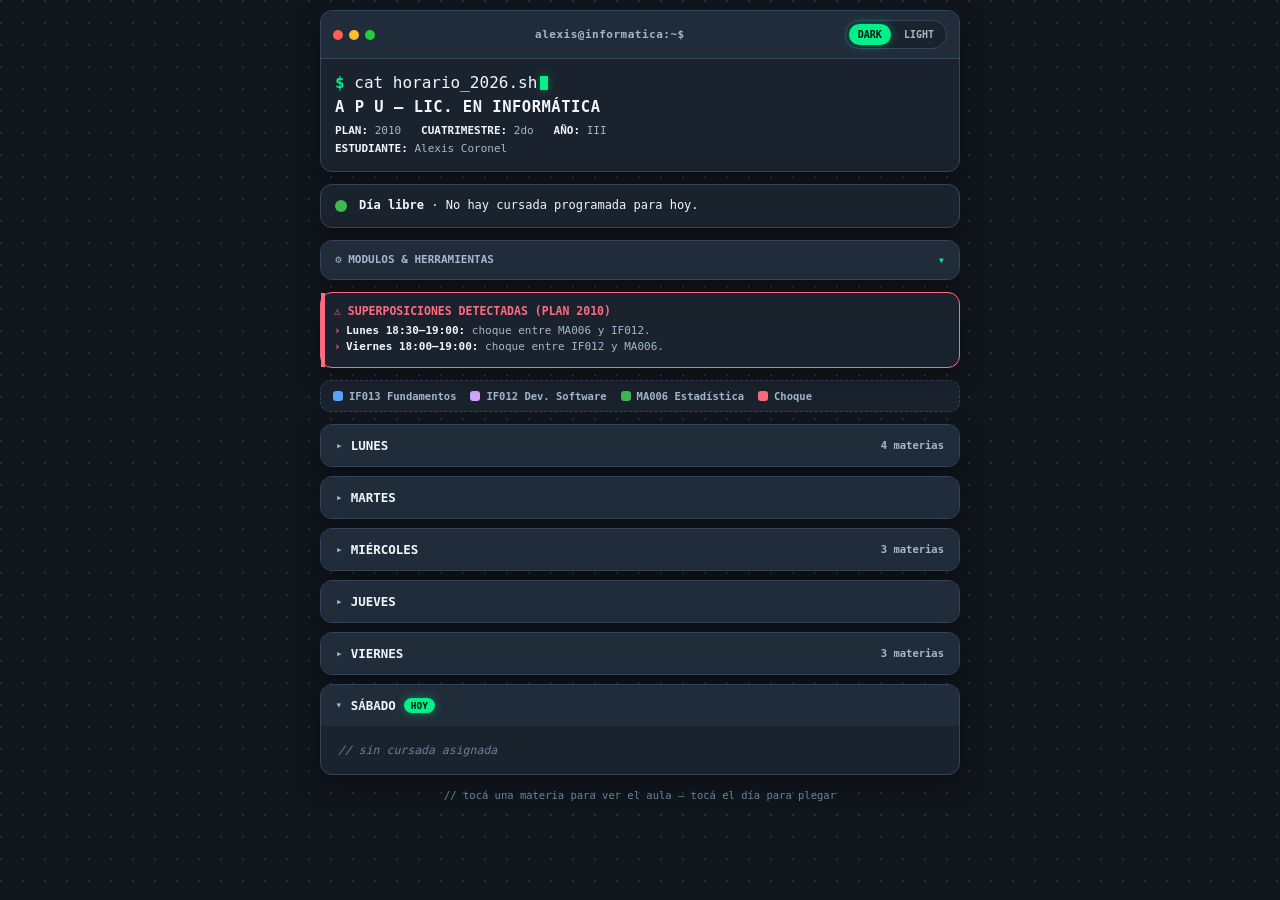
==== commit 01e4ec19: "descripción del cambio" ====
--- a/index.html
+++ b/index.html
@@ -4,7 +4,17 @@
   <meta charset="UTF-8">
   <meta name="viewport" content="width=device-width, initial-scale=1.0, maximum-scale=1.0, viewport-fit=cover">
   <title>~/horario_apu.sh</title>
+
+  <link rel="manifest" href="manifest.json">
+  <link rel="icon" href="icon-192.png">
+  <link rel="apple-touch-icon" href="icon-180.png">
+  <meta name="theme-color" content="#11161d">
+  <meta name="apple-mobile-web-app-capable" content="yes">
+  <meta name="apple-mobile-web-app-status-bar-style" content="black-translucent">
+  <meta name="apple-mobile-web-app-title" content="Horario APU">
+
   <link rel="stylesheet" href="style.css">
+  <script src="shared.js" defer></script>
   <script src="app.js" defer></script>
 </head>
 <body>
@@ -36,13 +46,13 @@
       <div class="live-text" id="liveContent">Calculando runtime...</div>
     </section>
 
-    <!-- Herramientas y Módulos Plegables (Oculto por defecto para no ocupar espacio) -->
+    <!-- Herramientas y Módulos Plegables -->
     <details class="tools-drawer">
       <summary class="tools-summary">
         <span>⚙️ MODULOS & HERRAMIENTAS</span>
         <span class="tools-chev">▾</span>
       </summary>
-      
+
       <div class="tools-content">
         <div class="menu-grid">
           <a href="parciales.html" class="menu-card menu-parciales">
@@ -79,12 +89,8 @@
       </div>
     </details>
 
-    <!-- Alerta de Choques -->
-    <div class="alert">
-      <div class="alert-title">⚠ SUPERPOSICIONES DETECTADAS (PLAN 2010)</div>
-      <div class="alert-item"><b>Lunes 18:30–19:00:</b> Choque entre Estadística y Dev. Software (P).</div>
-      <div class="alert-item"><b>Viernes 18:00–19:00:</b> Choque entre Dev. Software (P) y Estadística.</div>
-    </div>
+    <!-- Alerta de choques: generada automáticamente por app.js a partir de los horarios -->
+    <section class="alert" id="alertBox"></section>
 
     <!-- Leyenda -->
     <div class="legend">
@@ -118,4 +124,4 @@
   </div>
 
 </body>
-</html>+</html>
--- a/style.css
+++ b/style.css
@@ -1,43 +1,45 @@
 @import url('https://fonts.googleapis.com/css2?family=JetBrains+Mono:wght@400;500;600;700;800&display=swap');
 
+/* -------- MODO OSCURO (ALTO CONTRASTE & LEGIBILIDAD) -------- */
 :root[data-theme="dark"] {
-  --bg: #080b09;
-  --bg-grid: radial-gradient(circle at 1px 1px, #10261a 1px, transparent 0);
-  --panel: #0d1310;
-  --panel-2: #0f1713;
-  --border: #1c3324;
-  --border-soft: #152a1e;
-  --text: #c8f5d4;
-  --text-dim: #5f8a70;
-  --text-faint: #375243;
-  --accent: #00ff7f;
-  --accent-glow: 0 0 8px rgba(0,255,127,.45);
-  --cyan: #4be3ff;
-  --purple: #c98bff;
-  --green: #5dffb0;
-  --danger: #ff3d63;
-  --danger-glow: 0 0 10px rgba(255,61,99,.55);
-  --shadow: 0 8px 30px rgba(0,0,0,.55);
-}
-
+  --bg: #11161d;
+  --bg-grid: radial-gradient(circle at 1px 1px, #253141 1.2px, transparent 0);
+  --panel: #1a222d;
+  --panel-2: #212c3b;
+  --border: #35465c;
+  --border-soft: #2a3749;
+  --text: #f0f6fc;
+  --text-dim: #a5b7cc;
+  --text-faint: #6c819c;
+  --accent: #00f08a;
+  --accent-glow: 0 0 10px rgba(0, 240, 138, 0.4);
+  --cyan: #58a6ff;
+  --purple: #d2a8ff;
+  --green: #3fb950;
+  --danger: #ff6b81;
+  --danger-glow: 0 0 10px rgba(255, 107, 129, 0.45);
+  --shadow: 0 8px 24px rgba(0, 0, 0, 0.35);
+}
+
+/* -------- MODO CLARO -------- */
 :root[data-theme="light"] {
   --bg: #eef3ee;
-  --bg-grid: radial-gradient(circle at 1px 1px, #d3ded4 1px, transparent 0);
+  --bg-grid: radial-gradient(circle at 1px 1px, #cbdad0 1.2px, transparent 0);
   --panel: #ffffff;
   --panel-2: #f4f8f4;
-  --border: #c7d6c9;
-  --border-soft: #d9e5da;
-  --text: #0e2318;
-  --text-dim: #4c6a56;
-  --text-faint: #7f9a89;
-  --accent: #0a8f45;
+  --border: #c4d4c7;
+  --border-soft: #d8e4db;
+  --text: #0d2218;
+  --text-dim: #446350;
+  --text-faint: #789684;
+  --accent: #098842;
   --accent-glow: 0 0 0 rgba(0,0,0,0);
   --cyan: #0077a8;
   --purple: #7a3fc9;
   --green: #0a8f45;
   --danger: #c2264d;
   --danger-glow: 0 0 0 rgba(0,0,0,0);
-  --shadow: 0 8px 24px rgba(20,40,25,.08);
+  --shadow: 0 8px 24px rgba(20, 40, 25, 0.08);
 }
 
 * { box-sizing: border-box; -webkit-tap-highlight-color: transparent; }
@@ -54,30 +56,30 @@
   transition: background-color .25s ease, color .25s ease;
 }
 
-.wrap { max-width: 640px; margin: 0 auto; animation: fadeIn 0.35s ease-out; }
+.wrap { max-width: 640px; margin: 0 auto; animation: fadeIn 0.3s ease-out; }
 
 /* Terminal Header */
 .term {
   background: var(--panel);
-  border: 1px solid var(--border);
-  border-radius: 10px;
+  border: 1.5px solid var(--border);
+  border-radius: 12px;
   box-shadow: var(--shadow);
   overflow: hidden;
   margin-bottom: 12px;
 }
 .term-bar {
   display: flex; align-items: center; justify-content: space-between;
-  padding: 8px 12px;
-  background: var(--panel-2);
-  border-bottom: 1px solid var(--border-soft);
+  padding: 9px 12px;
+  background: var(--panel-2);
+  border-bottom: 1px solid var(--border);
 }
 .term-dots { display: flex; gap: 6px; }
-.dot { width: 9px; height: 9px; border-radius: 50%; }
+.dot { width: 10px; height: 10px; border-radius: 50%; }
 .dot.r { background: #ff5f56; } .dot.y { background: #ffbd2e; } .dot.g { background: #27c93f; }
-.term-title { font-size: 11px; color: var(--text-dim); letter-spacing: .5px; }
+.term-title { font-size: 11px; color: var(--text-dim); font-weight: 600; letter-spacing: .5px; }
 .term-body { padding: 14px; }
 
-.prompt { color: var(--accent); font-weight: 700; }
+.prompt { color: var(--accent); font-weight: 800; }
 .cursor {
   display: inline-block; width: 8px; height: 14px; background: var(--accent);
   margin-left: 3px; vertical-align: -2px;
@@ -86,30 +88,30 @@
 }
 @keyframes blink { 50% { opacity: 0; } }
 
-h1 { font-size: 15px; margin: 6px 0 2px; letter-spacing: .5px; color: var(--text); }
+h1 { font-size: 15.5px; font-weight: 800; margin: 6px 0 2px; letter-spacing: .5px; color: var(--text); }
 .meta { font-size: 11px; color: var(--text-dim); line-height: 1.6; margin-top: 6px; }
 .meta b { color: var(--text); }
 
 .btn-back {
   font-family: inherit; font-size: 11px; font-weight: 700;
   color: var(--accent); text-decoration: none; background: var(--panel);
-  border: 1px solid var(--border); padding: 4px 10px; border-radius: 8px;
+  border: 1px solid var(--border); padding: 5px 10px; border-radius: 8px;
 }
 .btn-back:active { transform: scale(0.96); }
 
 /* Theme Toggle */
 .toggle {
-  display: flex; align-items: center; gap: 6px;
-  background: var(--panel-2); border: 1px solid var(--border);
+  display: flex; align-items: center; gap: 4px;
+  background: var(--panel); border: 1px solid var(--border);
   border-radius: 20px; padding: 3px;
 }
 .toggle button {
   border: none; background: transparent; color: var(--text-dim);
   font-family: inherit; font-size: 10px; font-weight: 700;
-  padding: 4px 8px; border-radius: 16px; cursor: pointer;
+  padding: 5px 9px; border-radius: 16px; cursor: pointer;
 }
 .toggle button.active {
-  background: var(--accent); color: #04140a;
+  background: var(--accent); color: #04140a; font-weight: 800;
   box-shadow: var(--accent-glow);
 }
 :root[data-theme="light"] .toggle button.active { color: #ffffff; }
@@ -117,8 +119,8 @@
 /* Live Status Card */
 .live-card {
   background: var(--panel);
-  border: 1px solid var(--border);
-  border-radius: 10px;
+  border: 1.5px solid var(--border);
+  border-radius: 12px;
   padding: 12px 14px;
   margin-bottom: 12px;
   box-shadow: var(--shadow);
@@ -126,48 +128,48 @@
   align-items: center;
   gap: 12px;
 }
-.live-dot { width: 11px; height: 11px; border-radius: 50%; background: var(--green); flex-shrink: 0; }
+.live-dot { width: 12px; height: 12px; border-radius: 50%; background: var(--green); flex-shrink: 0; }
 .live-dot.active { background: var(--danger); box-shadow: var(--danger-glow); animation: pulse 1.5s infinite; }
 .live-dot.next { background: var(--cyan); }
 .live-text { flex: 1; font-size: 12px; line-height: 1.45; }
-.live-text b { color: var(--text); font-weight: 700; }
+.live-text b { color: var(--text); font-weight: 800; }
 .live-tag { font-size: 10px; font-weight: 800; text-transform: uppercase; display: inline-block; margin-bottom: 2px; }
 
 /* Herramientas Desplegables (Drawer) */
 .tools-drawer {
   background: var(--panel);
-  border: 1px solid var(--border);
-  border-radius: 10px;
+  border: 1.5px solid var(--border);
+  border-radius: 12px;
   margin-bottom: 12px;
   overflow: hidden;
   box-shadow: var(--shadow);
 }
 .tools-summary {
   list-style: none; cursor: pointer;
-  padding: 11px 14px;
+  padding: 12px 14px;
   display: flex; align-items: center; justify-content: space-between;
   font-size: 11px; font-weight: 800; color: var(--text-dim);
   background: var(--panel-2);
 }
 .tools-summary::-webkit-details-marker { display: none; }
-.tools-chev { transition: transform 0.2s ease; font-size: 12px; }
+.tools-chev { transition: transform 0.2s ease; font-size: 12px; color: var(--accent); }
 .tools-drawer[open] .tools-chev { transform: rotate(180deg); }
 .tools-content { padding: 12px; display: flex; flex-direction: column; gap: 10px; }
 
 .menu-grid { display: flex; flex-direction: column; gap: 8px; }
 .menu-card {
-  display: flex; align-items: center; gap: 12px; padding: 10px 12px;
+  display: flex; align-items: center; gap: 12px; padding: 11px 12px;
   background: var(--panel-2); border: 1px solid var(--border);
   border-radius: 8px; text-decoration: none; color: var(--text);
-  transition: transform .15s ease;
-}
-.menu-card:active { transform: scale(0.98); }
+  transition: transform .15s ease, border-color .2s ease;
+}
+.menu-card:active { transform: scale(0.98); border-color: var(--accent); }
 .menu-parciales { border-left: 4px solid var(--purple); }
 .menu-recursos { border-left: 4px solid var(--cyan); }
 .menu-icon { font-size: 18px; }
 .menu-info { flex: 1; }
-.menu-name { display: block; font-size: 12px; font-weight: 800; }
-.menu-desc { display: block; font-size: 10px; color: var(--text-dim); }
+.menu-name { display: block; font-size: 12.5px; font-weight: 800; }
+.menu-desc { display: block; font-size: 10.5px; color: var(--text-dim); margin-top: 1px; }
 .menu-arrow { font-size: 13px; font-weight: 800; color: var(--accent); }
 
 /* Backup Box */
@@ -175,75 +177,76 @@
   background: var(--panel-2);
   border: 1px dashed var(--border);
   border-radius: 8px;
-  padding: 10px 12px;
+  padding: 11px 12px;
   display: flex; align-items: center; justify-content: space-between;
   gap: 8px; flex-wrap: wrap;
 }
 .backup-info { flex: 1; min-width: 140px; }
-.backup-title { display: block; font-size: 11px; font-weight: 800; }
-.backup-desc { display: block; font-size: 9.5px; color: var(--text-dim); }
+.backup-title { display: block; font-size: 11.5px; font-weight: 800; }
+.backup-desc { display: block; font-size: 10px; color: var(--text-dim); margin-top: 1px; }
 .backup-actions { display: flex; gap: 6px; }
 .btn-backup {
   background: var(--panel); border: 1px solid var(--border);
   color: var(--text); font-family: inherit; font-size: 10.5px; font-weight: 700;
-  padding: 5px 9px; border-radius: 6px; cursor: pointer;
+  padding: 6px 10px; border-radius: 6px; cursor: pointer;
 }
 .btn-backup:active { background: var(--accent); color: #04140a; }
 
 /* Alert & Legend */
 .alert {
-  border: 1px solid var(--danger);
-  background: var(--panel);
-  border-radius: 10px;
-  padding: 10px 12px;
+  border: 1.5px solid var(--danger);
+  background: var(--panel);
+  border-radius: 12px;
+  padding: 11px 13px;
   margin-bottom: 12px;
   position: relative;
+  box-shadow: var(--shadow);
 }
 .alert::before {
   content: ""; position: absolute; left: 0; top: 0; bottom: 0; width: 4px;
   background: var(--danger);
 }
-.alert-title { color: var(--danger); font-size: 11px; font-weight: 800; margin-bottom: 4px; }
-.alert-item { font-size: 10.5px; color: var(--text-dim); line-height: 1.5; padding-left: 12px; position: relative; }
+.alert-title { color: var(--danger); font-size: 11.5px; font-weight: 800; margin-bottom: 5px; }
+.alert-item { font-size: 11px; color: var(--text-dim); line-height: 1.5; padding-left: 12px; position: relative; }
 .alert-item::before { content: "›"; position: absolute; left: 0; color: var(--danger); font-weight: 800; }
 .alert-item b { color: var(--text); }
 
 .legend {
-  display: flex; flex-wrap: wrap; gap: 8px 12px;
-  font-size: 10px; color: var(--text-dim);
-  margin-bottom: 12px; padding: 8px 10px;
-  border: 1px dashed var(--border); border-radius: 8px;
-}
-.legend span { display: flex; align-items: center; gap: 5px; }
-.sw { width: 9px; height: 9px; border-radius: 3px; display: inline-block; }
+  display: flex; flex-wrap: wrap; gap: 8px 14px;
+  font-size: 10.5px; color: var(--text-dim); font-weight: 700;
+  margin-bottom: 12px; padding: 9px 12px;
+  background: var(--panel); border: 1px dashed var(--border); border-radius: 10px;
+}
+.legend span { display: flex; align-items: center; gap: 6px; }
+.sw { width: 10px; height: 10px; border-radius: 3px; display: inline-block; }
 
 /* Day Cards */
 details.day {
   background: var(--panel);
-  border: 1px solid var(--border);
-  border-radius: 10px;
-  margin-bottom: 8px;
+  border: 1.5px solid var(--border);
+  border-radius: 12px;
+  margin-bottom: 9px;
   overflow: hidden;
   box-shadow: var(--shadow);
 }
 details.day > summary {
   list-style: none; cursor: pointer;
-  padding: 12px 14px;
+  padding: 13px 15px;
   display: flex; align-items: center; justify-content: space-between;
   background: var(--panel-2);
-  font-weight: 700; font-size: 12px; color: var(--text);
+  font-weight: 800; font-size: 12.5px; color: var(--text);
 }
 details.day > summary::-webkit-details-marker { display: none; }
 .summary-left { display: flex; align-items: center; gap: 8px; }
 .chev { transition: transform .2s ease; color: var(--text-dim); font-size: 11px; }
 details[open] > summary .chev { transform: rotate(90deg); }
 .today-badge {
-  font-size: 9px; font-weight: 800; color: #04140a; background: var(--accent);
-  padding: 2px 6px; border-radius: 8px; box-shadow: var(--accent-glow);
-}
-.count-badge { font-size: 10px; color: var(--text-dim); }
-.day-body { padding: 10px 12px; display: flex; flex-direction: column; gap: 8px; }
-.empty-day { font-size: 11px; color: var(--text-faint); font-style: italic; padding: 6px 4px; }
+  font-size: 9.5px; font-weight: 800; color: #04140a; background: var(--accent);
+  padding: 2px 7px; border-radius: 8px; box-shadow: var(--accent-glow);
+}
+.count-badge { font-size: 10.5px; color: var(--text-dim); font-weight: 600; }
+.day-body { padding: 11px 13px; display: flex; flex-direction: column; gap: 8px; }
+.empty-day { font-size: 11.5px; color: var(--text-faint); font-style: italic; padding: 6px 4px; }
 
 /* Subject Cards */
 .cls {
@@ -251,22 +254,22 @@
   border-left: 4px solid var(--c, var(--accent));
   background: var(--panel-2);
   border-radius: 8px;
-  padding: 9px 10px;
+  padding: 10px 12px;
   cursor: pointer;
-  transition: transform .12s ease;
+  transition: transform .12s ease, border-color .15s ease;
 }
 .cls:active { transform: scale(.98); }
-.cls-top { display: flex; justify-content: space-between; align-items: flex-start; gap: 6px; }
-.cls-name { font-size: 11.5px; font-weight: 700; color: var(--text); line-height: 1.3; }
-.cls-code { font-size: 9.5px; color: var(--c, var(--accent)); font-weight: 800; }
-.cls-time { font-size: 11px; color: var(--cyan); font-weight: 700; white-space: nowrap; }
-.cls-room { font-size: 10px; color: var(--text-dim); margin-top: 3px; }
+.cls-top { display: flex; justify-content: space-between; align-items: flex-start; gap: 8px; }
+.cls-name { font-size: 12px; font-weight: 700; color: var(--text); line-height: 1.3; }
+.cls-code { font-size: 10px; color: var(--c, var(--accent)); font-weight: 800; letter-spacing: .5px; }
+.cls-time { font-size: 11.5px; color: var(--cyan); font-weight: 700; white-space: nowrap; }
+.cls-room { font-size: 10.5px; color: var(--text-dim); margin-top: 3px; font-weight: 500; }
 
 .conflict-tag {
   display: inline-flex; align-items: center; gap: 4px;
-  margin-top: 5px; font-size: 9px; font-weight: 800;
+  margin-top: 6px; font-size: 9.5px; font-weight: 800;
   color: var(--danger); border: 1px dashed var(--danger);
-  padding: 2px 5px; border-radius: 4px;
+  padding: 2px 6px; border-radius: 4px;
 }
 .cls.is-conflict { border-color: var(--danger); }
 
@@ -283,9 +286,9 @@
 .tab-btn {
   flex: 1;
   background: var(--panel);
-  border: 1px solid var(--border);
-  border-radius: 8px;
-  padding: 8px 4px;
+  border: 1.5px solid var(--border);
+  border-radius: 10px;
+  padding: 9px 4px;
   text-align: center;
   cursor: pointer;
   color: var(--text-dim);
@@ -296,7 +299,8 @@
 .tab-btn.active {
   border-color: var(--accent);
   background: var(--panel-2);
-  box-shadow: 0 0 10px rgba(0,255,127,0.15);
+  box-shadow: 0 0 10px rgba(0, 240, 138, 0.2);
+  color: var(--text);
 }
 .tab-num {
   display: block;
@@ -308,138 +312,140 @@
 .tab-label {
   display: block;
   font-size: 9.5px;
-  font-weight: 700;
+  font-weight: 800;
 }
 
 .parciales-box {
-  background: var(--panel); border: 1px solid var(--border);
-  border-radius: 10px; margin-bottom: 12px; overflow: hidden; box-shadow: var(--shadow);
+  background: var(--panel); border: 1.5px solid var(--border);
+  border-radius: 12px; margin-bottom: 12px; overflow: hidden; box-shadow: var(--shadow);
 }
 .parciales-head {
-  padding: 11px 14px; display: flex; align-items: center; justify-content: space-between;
-  font-weight: 700; font-size: 11.5px; background: var(--panel-2);
+  padding: 12px 14px; display: flex; align-items: center; justify-content: space-between;
+  font-weight: 800; font-size: 12px; background: var(--panel-2);
+  border-bottom: 1px solid var(--border);
 }
 .btn-mini {
   background: var(--accent); color: #04140a; border: none;
-  font-family: inherit; font-size: 10px; font-weight: 800;
-  padding: 5px 9px; border-radius: 6px; cursor: pointer;
+  font-family: inherit; font-size: 10.5px; font-weight: 800;
+  padding: 6px 11px; border-radius: 7px; cursor: pointer;
 }
 :root[data-theme="light"] .btn-mini { color: #fff; }
 .btn-mini:active { transform: scale(0.95); }
 .parciales-body { padding: 12px; }
 
 .parcial-form {
-  background: var(--panel-2); border: 1px dashed var(--border);
-  border-radius: 8px; padding: 12px; margin-bottom: 12px; display: none; flex-direction: column; gap: 8px;
+  background: var(--panel-2); border: 1.5px dashed var(--border);
+  border-radius: 10px; padding: 12px; margin-bottom: 12px; display: none; flex-direction: column; gap: 9px;
 }
 .parcial-form.open { display: flex; }
-.form-title { font-size: 11px; font-weight: 800; color: var(--text); }
-.form-row { display: flex; gap: 6px; flex-wrap: wrap; }
+.form-title { font-size: 11.5px; font-weight: 800; color: var(--text); }
+.form-row { display: flex; gap: 8px; flex-wrap: wrap; }
 .form-input {
-  flex: 1; min-width: 130px; background: var(--panel); border: 1px solid var(--border);
-  padding: 8px 10px; border-radius: 6px; font-family: inherit; font-size: 11px; color: var(--text); outline: none;
-}
-.form-actions { display: flex; gap: 6px; justify-content: flex-end; }
+  flex: 1; min-width: 130px; background: var(--panel); border: 1.5px solid var(--border);
+  padding: 9px 11px; border-radius: 8px; font-family: inherit; font-size: 11.5px; color: var(--text); outline: none;
+}
+.form-input:focus { border-color: var(--accent); }
+.form-actions { display: flex; gap: 6px; justify-content: flex-end; margin-top: 4px; }
 .btn-sub {
   background: transparent; border: 1px solid var(--border); color: var(--text-dim);
-  font-family: inherit; font-size: 10px; font-weight: 700;
-  padding: 5px 9px; border-radius: 6px; cursor: pointer;
+  font-family: inherit; font-size: 10.5px; font-weight: 700;
+  padding: 6px 10px; border-radius: 6px; cursor: pointer;
 }
 
 /* Exam Cards */
-.exam-list, .links-dynamic-list { display: flex; flex-direction: column; gap: 8px; }
+.exam-list, .links-dynamic-list { display: flex; flex-direction: column; gap: 9px; }
 .exam-card {
-  background: var(--panel-2); border: 1px solid var(--border);
-  border-radius: 8px; padding: 10px 12px; display: flex; flex-direction: column; gap: 8px;
+  background: var(--panel-2); border: 1.5px solid var(--border);
+  border-radius: 10px; padding: 11px 12px; display: flex; flex-direction: column; gap: 8px;
 }
 .exam-card.is-recu-card {
   border-left: 4px solid #ffbd2e;
-  background: rgba(255, 189, 46, 0.03);
-}
-.exam-card-main { display: flex; align-items: center; justify-content: space-between; gap: 6px; }
+  background: rgba(255, 189, 46, 0.05);
+}
+.exam-card-main { display: flex; align-items: center; justify-content: space-between; gap: 8px; }
 .exam-info { flex: 1; min-width: 0; }
 .exam-name-wrap { display: flex; align-items: center; gap: 6px; flex-wrap: wrap; }
-.exam-name { font-size: 12px; font-weight: 700; color: var(--text); }
-.exam-date { font-size: 10px; color: var(--text-dim); margin-top: 2px; }
+.exam-name { font-size: 12.5px; font-weight: 800; color: var(--text); }
+.exam-date { font-size: 10.5px; color: var(--text-dim); margin-top: 2px; font-weight: 600; }
 
 .recu-tag {
-  font-size: 8.5px; font-weight: 800; background: rgba(255, 189, 46, 0.18);
-  color: #ffbd2e; border: 1px solid #ffbd2e; padding: 1px 4px; border-radius: 4px;
+  font-size: 9px; font-weight: 800; background: rgba(255, 189, 46, 0.2);
+  color: #ffbd2e; border: 1px solid #ffbd2e; padding: 1px 5px; border-radius: 4px;
 }
 
 .exam-btns { display: flex; gap: 2px; }
-.btn-icon { background: transparent; border: none; cursor: pointer; padding: 4px; font-size: 12px; opacity: 0.7; }
+.btn-icon { background: transparent; border: none; cursor: pointer; padding: 4px; font-size: 13px; opacity: 0.75; }
 .btn-icon:hover { opacity: 1; }
 
 .exam-card-actions {
-  display: flex; gap: 6px; padding-top: 6px; border-top: 1px dashed var(--border-soft);
+  display: flex; gap: 6px; padding-top: 8px; border-top: 1px dashed var(--border-soft);
 }
 .btn-action-card {
   background: var(--panel); border: 1px solid var(--border);
-  color: var(--text); font-family: inherit; font-size: 10px; font-weight: 700;
-  padding: 5px 9px; border-radius: 6px; cursor: pointer;
+  color: var(--text); font-family: inherit; font-size: 10.5px; font-weight: 700;
+  padding: 6px 10px; border-radius: 6px; cursor: pointer;
 }
 .btn-action-card:active { transform: scale(0.96); }
-.btn-accent-action { background: rgba(0, 255, 127, 0.12); border-color: var(--accent); color: var(--accent); }
+.btn-accent-action { background: rgba(0, 240, 138, 0.15); border-color: var(--accent); color: var(--accent); }
 
 /* Badges */
-.exam-badge { font-size: 9.5px; font-weight: 800; padding: 3px 6px; border-radius: 6px; white-space: nowrap; }
-.badge-soon { background: rgba(75,227,255,.15); color: var(--cyan); border: 1px solid var(--cyan); }
+.exam-badge { font-size: 10px; font-weight: 800; padding: 4px 7px; border-radius: 6px; white-space: nowrap; }
+.badge-soon { background: rgba(88, 166, 255, 0.18); color: var(--cyan); border: 1px solid var(--cyan); }
 .badge-today { background: var(--accent); color: #04140a; }
 .badge-past { background: var(--border); color: var(--text-dim); }
-.badge-aprobado { background: rgba(93, 255, 176, 0.15); color: var(--green); border: 1px solid var(--green); }
-.badge-recu { background: rgba(255, 189, 46, 0.15); color: #ffbd2e; border: 1px solid #ffbd2e; }
-.badge-desaprobado { background: rgba(255, 61, 99, 0.15); color: var(--danger); border: 1px solid var(--danger); }
+.badge-aprobado { background: rgba(63, 185, 80, 0.2); color: var(--green); border: 1px solid var(--green); }
+.badge-recu { background: rgba(255, 189, 46, 0.2); color: #ffbd2e; border: 1px solid #ffbd2e; }
+.badge-desaprobado { background: rgba(255, 107, 129, 0.2); color: var(--danger); border: 1px solid var(--danger); }
 
 /* Recursos Card */
 .recurso-card {
-  background: var(--panel-2); border: 1px solid var(--border);
-  border-left: 4px solid var(--cyan); border-radius: 8px;
+  background: var(--panel-2); border: 1.5px solid var(--border);
+  border-left: 4px solid var(--cyan); border-radius: 10px;
   display: flex; align-items: center; justify-content: space-between; overflow: hidden;
 }
 .recurso-btn-link {
   flex: 1; display: flex; align-items: center; gap: 10px;
-  padding: 10px 12px; text-decoration: none; color: var(--text); min-width: 0;
-}
-.recurso-icon { font-size: 16px; }
+  padding: 11px 12px; text-decoration: none; color: var(--text); min-width: 0;
+}
+.recurso-icon { font-size: 18px; }
 .recurso-info { flex: 1; min-width: 0; }
-.recurso-name { display: block; font-size: 12px; font-weight: 700; }
-.recurso-desc { display: block; font-size: 9.5px; color: var(--text-dim); white-space: nowrap; overflow: hidden; text-overflow: ellipsis; }
-.recurso-arrow { font-size: 12px; font-weight: 800; color: var(--cyan); }
+.recurso-name { display: block; font-size: 12.5px; font-weight: 800; }
+.recurso-desc { display: block; font-size: 10px; color: var(--text-dim); white-space: nowrap; overflow: hidden; text-overflow: ellipsis; margin-top: 1px; }
+.recurso-arrow { font-size: 13px; font-weight: 800; color: var(--cyan); }
 .recurso-actions { display: flex; gap: 2px; padding-right: 6px; }
 
 /* Modal Detalle */
 .modal-bg {
-  position: fixed; inset: 0; background: rgba(0,0,0,.65);
+  position: fixed; inset: 0; background: rgba(0, 0, 0, 0.7);
   display: none; align-items: center; justify-content: center; padding: 16px; z-index: 50;
-  backdrop-filter: blur(2px);
+  backdrop-filter: blur(3px);
 }
 .modal-bg.show { display: flex; }
 .modal {
   width: 100%; max-width: 350px; background: var(--panel);
-  border: 1px solid var(--border); border-radius: 12px; box-shadow: var(--shadow); overflow: hidden;
+  border: 1.5px solid var(--border); border-radius: 14px; box-shadow: var(--shadow); overflow: hidden;
 }
 .modal-bar {
-  padding: 8px 12px; background: var(--panel-2); border-bottom: 1px solid var(--border-soft);
-  display: flex; justify-content: space-between; align-items: center; font-size: 10.5px; color: var(--text-dim);
-}
-.modal-body { padding: 14px; }
-.modal-title { font-size: 13px; font-weight: 800; color: var(--text); margin-bottom: 6px; }
-.modal-line { font-size: 11px; color: var(--text-dim); margin-bottom: 3px; }
+  padding: 9px 13px; background: var(--panel-2); border-bottom: 1px solid var(--border);
+  display: flex; justify-content: space-between; align-items: center; font-size: 11px; color: var(--text-dim); font-weight: 700;
+}
+.modal-body { padding: 16px; }
+.modal-title { font-size: 13.5px; font-weight: 800; color: var(--text); margin-bottom: 6px; }
+.modal-line { font-size: 11.5px; color: var(--text-dim); margin-bottom: 4px; }
 .modal-line b { color: var(--cyan); }
 .modal-desc {
-  margin-top: 10px; padding: 8px 10px; border-radius: 6px;
-  background: var(--panel-2); border: 1px solid var(--border-soft); font-size: 10.5px; color: var(--text); line-height: 1.5;
+  margin-top: 10px; padding: 9px 11px; border-radius: 8px;
+  background: var(--panel-2); border: 1px solid var(--border); font-size: 11px; color: var(--text); line-height: 1.5;
 }
 .modal-desc.warn { border-color: var(--danger); color: var(--danger); }
 .modal-close {
-  margin-top: 12px; width: 100%; padding: 8px; border-radius: 6px;
+  margin-top: 14px; width: 100%; padding: 9px; border-radius: 8px;
   background: var(--accent); color: #04140a; border: none;
-  font-family: inherit; font-weight: 800; font-size: 10.5px; cursor: pointer;
+  font-family: inherit; font-weight: 800; font-size: 11px; cursor: pointer;
 }
 :root[data-theme="light"] .modal-close { color: #fff; }
 
-.tip { font-size: 10px; color: var(--text-faint); text-align: center; margin-top: 14px; }
+.tip { font-size: 10.5px; color: var(--text-faint); text-align: center; margin-top: 14px; }
 
 @keyframes fadeIn { from { opacity: 0; } to { opacity: 1; } }
-@keyframes pulse { 0%, 100% { box-shadow: 0 0 0px rgba(255,61,99,.0); } 50% { box-shadow: 0 0 10px rgba(255,61,99,.45); } }+@keyframes pulse { 0%, 100% { box-shadow: 0 0 0px rgba(255,107,129,0); } 50% { box-shadow: 0 0 10px rgba(255,107,129,.45); } }
